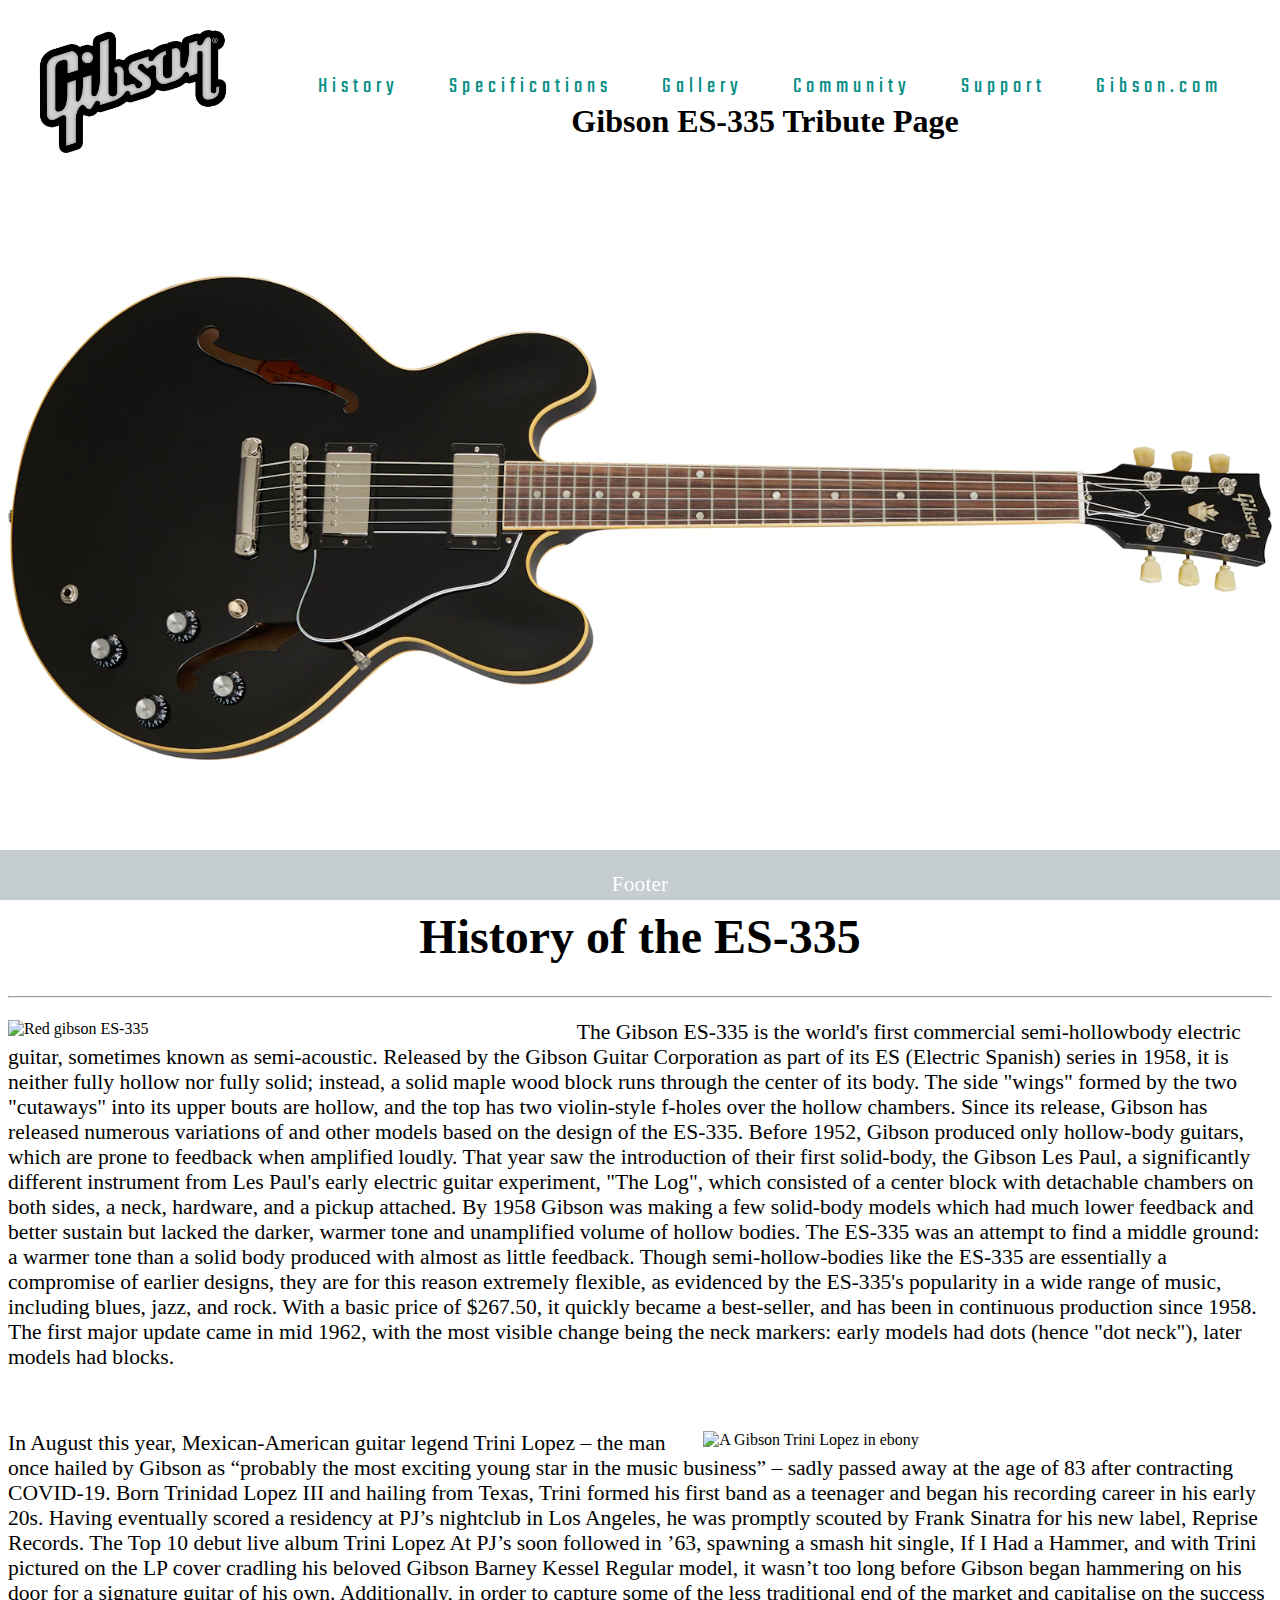
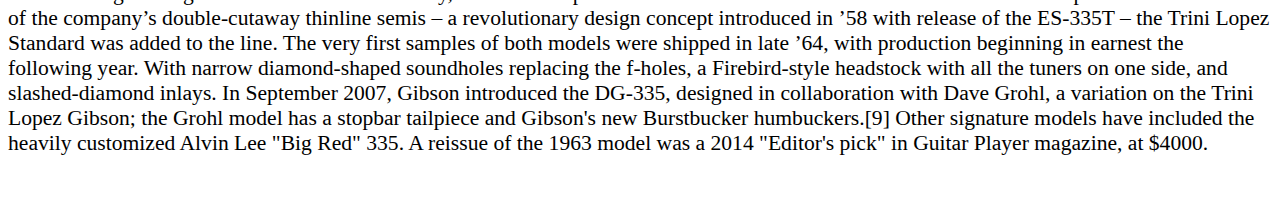
==== index.html @ 0dc5505b "changed backround image, changed and fixed the logo and started making the spec sheet" ====
<!DOCTYPE html>
<html lang="en">
<head>
    <meta charset="UTF-8">
    <meta http-equiv="X-UA-Compatible" content="IE=edge">
    <meta name="viewport" content="width=device-width, initial-scale=1.0">
    <link rel="stylesheet" href="css/styles.css">
    <!-- Google Fonts -->
        <link rel="preconnect" href="https://fonts.googleapis.com">
        <link rel="preconnect" href="https://fonts.gstatic.com" crossorigin>
        <link href="https://fonts.googleapis.com/css2?family=Lato:wght@300&family=Oswald:wght@300&family=Teko:wght@500&display=swap" rel="stylesheet">
    <!-- Google Fonts/ -->
    <title>Gibson ES-335 Tribute Page</title>
</head>
<body>
    <header class="header">
        
            <div id="logo">
                <a href="index.html"><img src="images/Gibson-Symbol.png" alt="GIbson logo"></a>
            </div>
       

        <nav>
            <ul class="nav-bar">
                <li>
                    <a href="https://www.gibson.com/en-US/" target="_blank">Gibson.com </a>
                </li>
                <li>
                    <a href="#"> Support</a>
                </li>
                <li>
                    <a href="#">Community</a>
                </li>
                <li>
                    <a href="gallery.html">Gallery</a>
                </li>
                <li>
                    <a href="specs.html" class="specs">Specifications</a>
                </li>
                <li>
                    <a href=".content" class="content">History</a>
                </li>
            </ul>
        </nav>
    </header>

    <div class="main-header">
        <h1>Gibson ES-335 Tribute Page</h1>
    </div>

    <div class="background-image1">
        <img src="images/img-4.webp" alt="ES-335 on a wall">
    </div>
   
    <div class="content">
        <h1 class="history-header">History of the ES-335</h1>
        <hr>
        <article class="history-1">
            <img src="images/ES-335-no1.jpeg" alt="Red gibson ES-335">

             <p>
                The Gibson ES-335 is the world's first commercial semi-hollowbody electric guitar, sometimes known as semi-acoustic. Released by the Gibson Guitar Corporation as part of its ES (Electric Spanish) series in 1958, it is neither fully hollow nor fully solid; instead, a solid maple wood block runs through the center of its body. 
                The side "wings" formed by the two "cutaways" into its upper bouts are hollow, and the top has two violin-style f-holes over the hollow chambers. Since its release, Gibson has released numerous variations of and other models based on the design of the ES-335. 
                Before 1952, Gibson produced only hollow-body guitars, which are prone to feedback when amplified loudly.
                 That year saw the introduction of their first solid-body, the Gibson Les Paul, a significantly different instrument from Les Paul's early electric guitar experiment, "The Log", which consisted of a center block with detachable chambers on both sides, a neck, hardware, and a pickup attached.
                 By 1958 Gibson was making a few solid-body models which had much lower feedback and better sustain but lacked the darker, warmer tone and unamplified volume of hollow bodies. 
                 The ES-335 was an attempt to find a middle ground: a warmer tone than a solid body produced with almost as little feedback. 
                 Though semi-hollow-bodies like the ES-335 are essentially a compromise of earlier designs, they are for this reason extremely flexible, as evidenced by the ES-335's popularity in a wide range of music, including blues, jazz, and rock. 
                 With a basic price of $267.50, it quickly became a best-seller, and has been in continuous production since 1958.

                The first major update came in mid 1962, with the most visible change being the neck markers: early models had dots (hence "dot neck"), later models had blocks.
             </p>
            </article>
        <br>
        <article class="history-2">
            <img src="images/trini-lopez-2.png" alt="A Gibson Trini Lopez in ebony">

            <p>
                In August this year, Mexican-American guitar legend Trini Lopez – the man once hailed by Gibson as “probably the most exciting young star in the music business” – sadly passed away at the age of 83 after contracting COVID-19.
                Born Trinidad Lopez III and hailing from Texas, Trini formed his first band as a teenager and began his recording career in his early 20s.
                 Having eventually scored a residency at PJ’s nightclub in Los Angeles, he was promptly scouted by Frank Sinatra for his new label, Reprise Records. 
                The Top 10 debut live album Trini Lopez At PJ’s soon followed in ’63, spawning a smash hit single, If I Had a Hammer, and with Trini pictured on the LP cover cradling his beloved Gibson Barney Kessel Regular model, it wasn’t too long before Gibson began hammering on his door for a signature guitar of his own. Additionally, in order to capture some of the less traditional end of the market and capitalise on the success of the company’s double-cutaway thinline semis – a revolutionary design concept introduced in ’58 with release of the ES-335T – the Trini Lopez Standard was added to the line. 
                The very first samples of both models were shipped in late ’64, with production beginning in earnest the following year. With narrow diamond-shaped soundholes replacing the f-holes, a Firebird-style headstock with all the tuners on one side, and slashed-diamond inlays. In September 2007, Gibson introduced the DG-335, designed in collaboration with Dave Grohl, a variation on the Trini Lopez Gibson; the Grohl model has a stopbar tailpiece and Gibson's new Burstbucker humbuckers.[9] Other signature models have included the heavily customized Alvin Lee "Big Red" 335. A reissue of the 1963 model was a 2014 "Editor's pick" in Guitar Player magazine, at $4000.
            </p>
        </article>
        <br>
        <article>
            <img src="" alt="">
            <p>

            </p>
        </article>
    </div>
   
   <footer class="footer">
    <p>Footer</p>
   </footer>
</body>
</html>
---- css/styles.css ----
/* Headings and logo */
#logo img{
  float: left;
  width: 250px;
  height:auto;
  background-repeat: no repeat;
}

li > a {
color: rgb(9 143 136);
  text-decoration: none;
  font-family: 'Lato', sans-serif;
  font-family: 'Oswald', sans-serif;
  font-family: 'Teko', sans-serif;
  font-size: 140%;
}

.main-header h1 {
  text-align: center;
}
/* Nav Bar */

.nav-bar {
 
  letter-spacing: 5px;
}
/* Change the link color to #111 (black) on hover */
li a:hover {
  color: #111;
  
}

.nav-bar li {
  float: right;
  list-style-type: none;
  margin-right: 50px;
  margin-top: 50px;
}

p {
  font-size: 135%;
  
 }

body, html {
  height: 125%;

  
} 

body {
  background-color: white;
}


.background-image1 img{
  height: auto;
  width: 100%;
  background-repeat: no-repeat;
}

.header {
  border-bottom: 3px;
  
}

/* History */

.history-header {
  text-align: center;
  font-size: 300%;
}

.history-1 img {
  height: 20%;
  width: 45%;
  float: left;
}

.history-2 img {
  height: 20%;
  width: 45%;
  float: right;
}

/* specs */

.left-row { 
  
  border-bottom: 3px;
  width: 50%;
  display: table;
}

.right-row {
  float:right;
  width: 50%;
  display: table;
  text-align: right;
  border-bottom: 3px;
}

tr {
  border-bottom: 3px solid black;
}

.specs {
  width:100%;
  
} 

th {
  margin-bottom: 20px;
  border-bottom: 1px solid black;
}

table {
  border-bottom: 1px solid black;
  width: 100%;
  clear: both;
  column-count: 2;
  column-gap: 0;
  }
 

/* Footer */


.footer {
  position: fixed;
  left: 0;
  bottom: 0;
  width: 100%;
  height: 50px;
  background-color: rgba(163, 174, 179, 0.616);
  color: white;
  text-align: center;
}
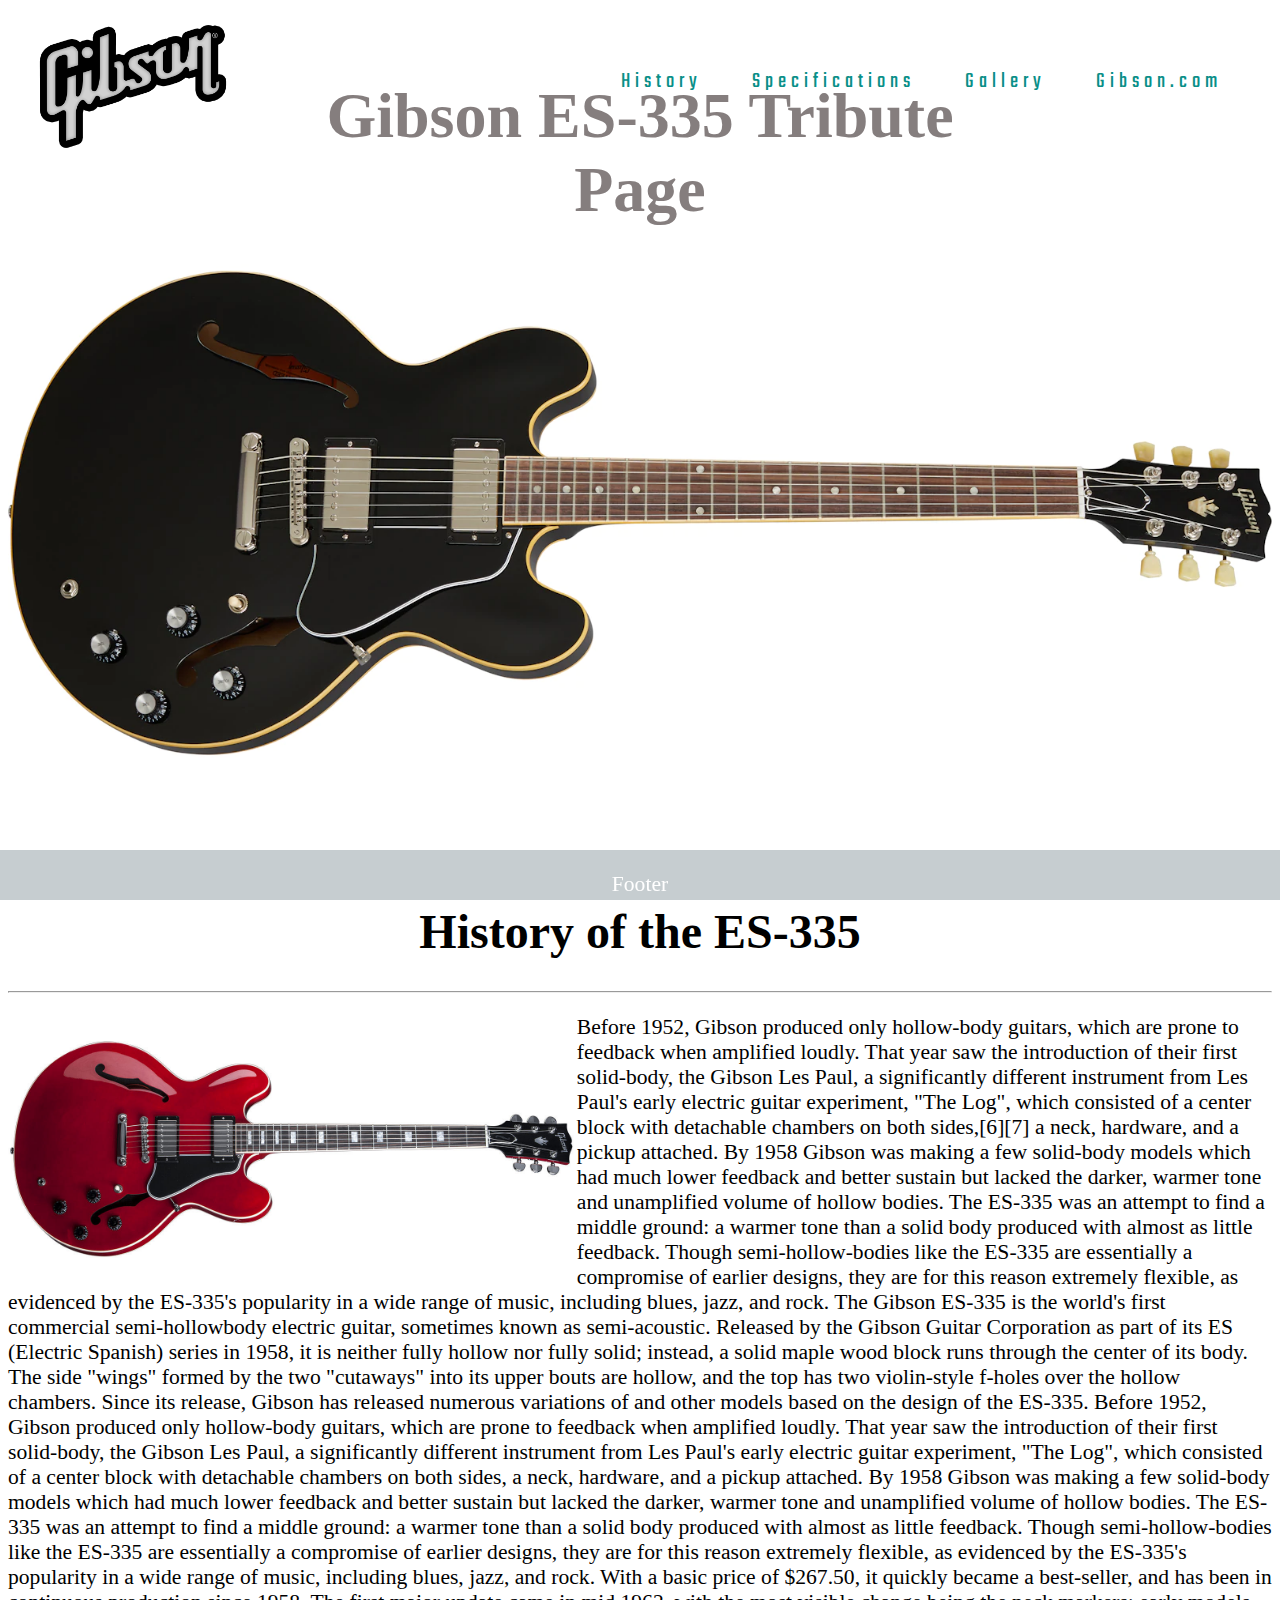
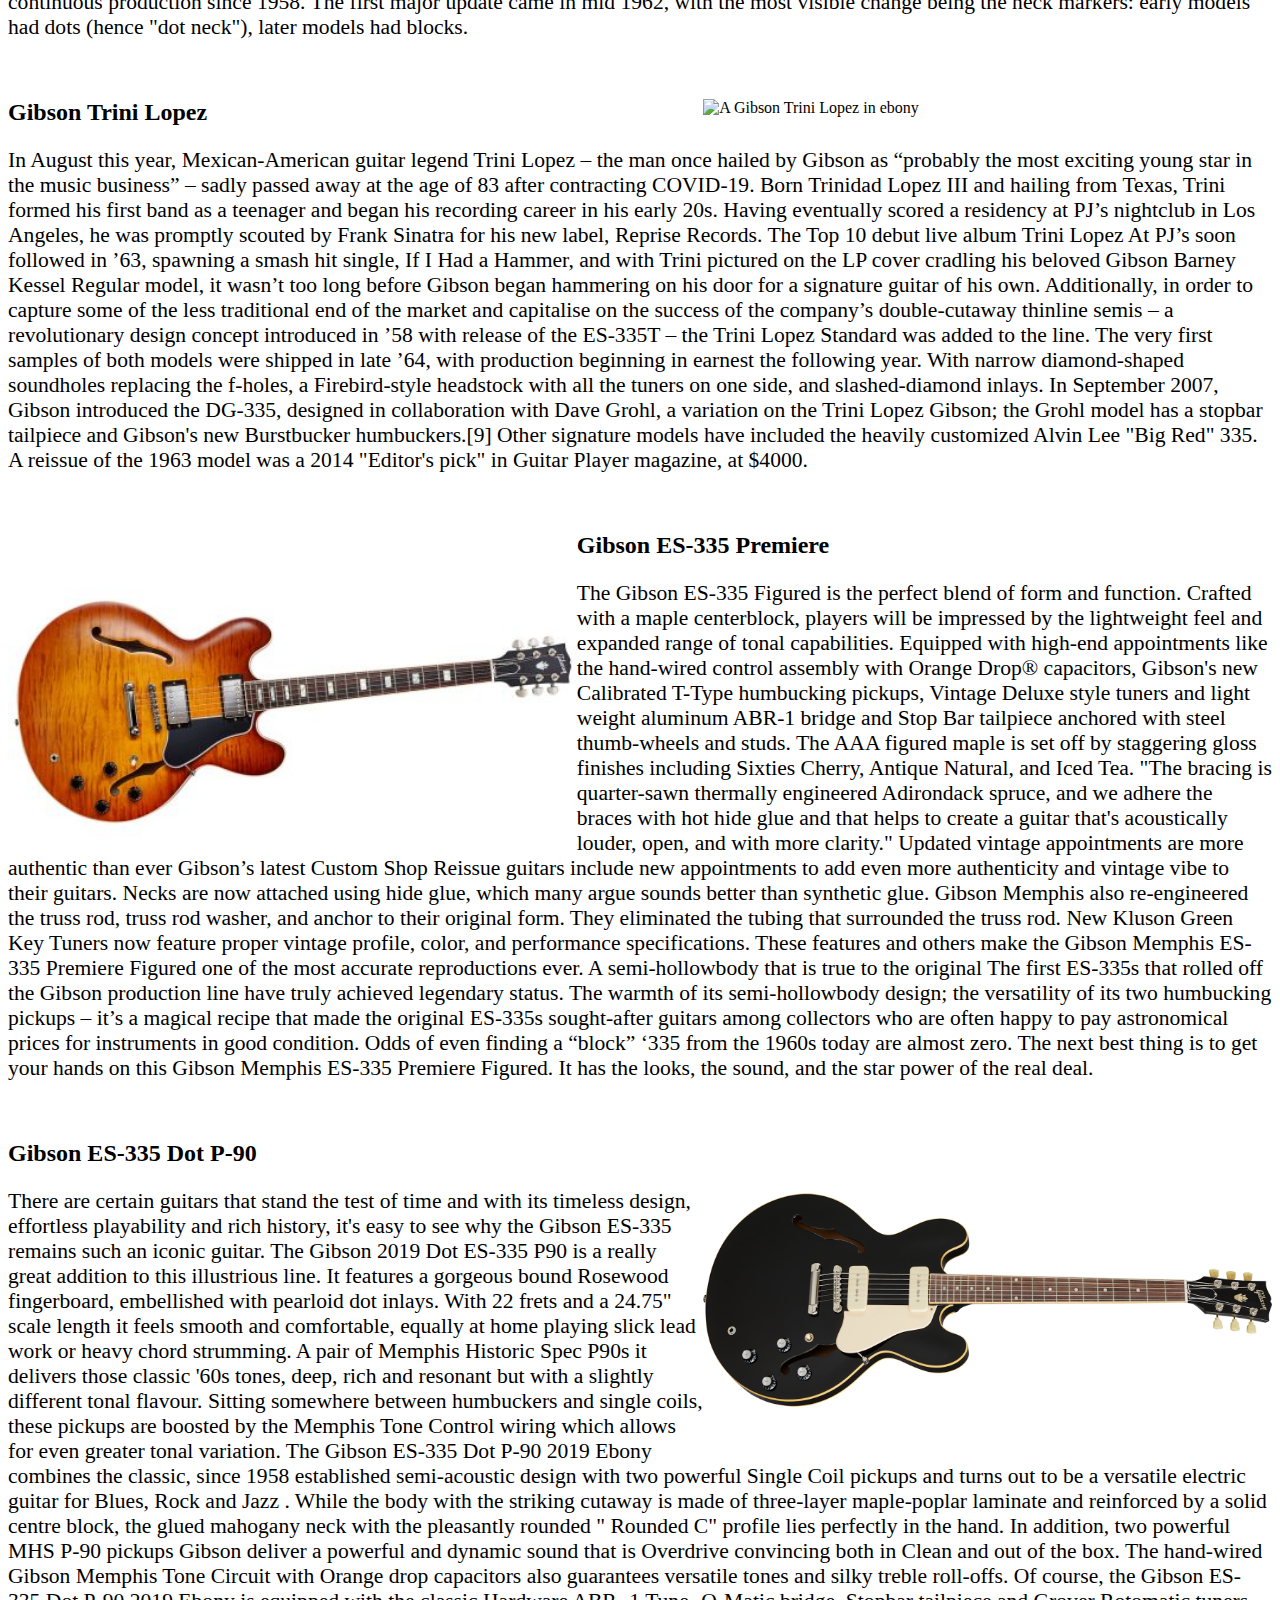
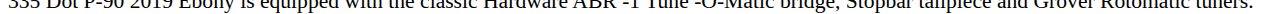
==== commit 00ea2759: "added to history section" ====
--- a/index.html
+++ b/index.html
@@ -16,7 +16,7 @@
     <header class="header">
         
             <div id="logo">
-                <a href="index.html"><img src="images/Gibson-Symbol.png" alt="GIbson logo"></a>
+                <a href="index.html"><img src="images/Gibson-logo.png" alt="GIbson logo"></a>
             </div>
        
 
@@ -24,12 +24,6 @@
             <ul class="nav-bar">
                 <li>
                     <a href="https://www.gibson.com/en-US/" target="_blank">Gibson.com </a>
-                </li>
-                <li>
-                    <a href="#"> Support</a>
-                </li>
-                <li>
-                    <a href="#">Community</a>
                 </li>
                 <li>
                     <a href="gallery.html">Gallery</a>
@@ -49,16 +43,17 @@
     </div>
 
     <div class="background-image1">
-        <img src="images/img-4.webp" alt="ES-335 on a wall">
+        <img src="images/cover-img.webp" alt="Red ES-335">
     </div>
    
     <div class="content">
         <h1 class="history-header">History of the ES-335</h1>
         <hr>
-        <article class="history-1">
-            <img src="images/ES-335-no1.jpeg" alt="Red gibson ES-335">
+        <article class="history-left">
+            <img src="images/cover-history1.jpeg" alt="Red gibson ES-335">
 
              <p>
+                Before 1952, Gibson produced only hollow-body guitars, which are prone to feedback when amplified loudly. That year saw the introduction of their first solid-body, the Gibson Les Paul, a significantly different instrument from Les Paul's early electric guitar experiment, "The Log", which consisted of a center block with detachable chambers on both sides,[6][7] a neck, hardware, and a pickup attached. By 1958 Gibson was making a few solid-body models which had much lower feedback and better sustain but lacked the darker, warmer tone and unamplified volume of hollow bodies. The ES-335 was an attempt to find a middle ground: a warmer tone than a solid body produced with almost as little feedback. Though semi-hollow-bodies like the ES-335 are essentially a compromise of earlier designs, they are for this reason extremely flexible, as evidenced by the ES-335's popularity in a wide range of music, including blues, jazz, and rock.
                 The Gibson ES-335 is the world's first commercial semi-hollowbody electric guitar, sometimes known as semi-acoustic. Released by the Gibson Guitar Corporation as part of its ES (Electric Spanish) series in 1958, it is neither fully hollow nor fully solid; instead, a solid maple wood block runs through the center of its body. 
                 The side "wings" formed by the two "cutaways" into its upper bouts are hollow, and the top has two violin-style f-holes over the hollow chambers. Since its release, Gibson has released numerous variations of and other models based on the design of the ES-335. 
                 Before 1952, Gibson produced only hollow-body guitars, which are prone to feedback when amplified loudly.
@@ -72,9 +67,9 @@
              </p>
             </article>
         <br>
-        <article class="history-2">
+        <article class="history-right">
             <img src="images/trini-lopez-2.png" alt="A Gibson Trini Lopez in ebony">
-
+            <h2>Gibson Trini Lopez</h2>
             <p>
                 In August this year, Mexican-American guitar legend Trini Lopez – the man once hailed by Gibson as “probably the most exciting young star in the music business” – sadly passed away at the age of 83 after contracting COVID-19.
                 Born Trinidad Lopez III and hailing from Texas, Trini formed his first band as a teenager and began his recording career in his early 20s.
@@ -84,10 +79,24 @@
             </p>
         </article>
         <br>
-        <article>
-            <img src="" alt="">
+        <article class="history-left">
+            <img src="images/history-3.jpeg" alt="figured maple-top ES-335">
+            <h2>Gibson ES-335 Premiere</h2>
             <p>
-
+                The Gibson ES-335 Figured is the perfect blend of form and function. Crafted with a maple centerblock, players will be impressed by the lightweight feel and expanded range of tonal capabilities. Equipped with high-end appointments like the hand-wired control assembly with Orange Drop® capacitors, Gibson's new Calibrated T-Type humbucking pickups, Vintage Deluxe style tuners and light weight aluminum ABR-1 bridge and Stop Bar tailpiece anchored with steel thumb-wheels and studs. The AAA figured maple is set off by staggering gloss finishes including Sixties Cherry, Antique Natural, and Iced Tea.
+                "The bracing is quarter-sawn thermally engineered Adirondack spruce, and we adhere the braces with hot hide glue and that helps to create a guitar that's acoustically louder, open, and with more clarity."
+                Updated vintage appointments are more authentic than ever Gibson’s latest Custom Shop Reissue guitars include new appointments to add even more authenticity and vintage vibe to their guitars. Necks are now attached using hide glue, which many argue sounds better than synthetic glue. Gibson Memphis also re-engineered the truss rod, truss rod washer, and anchor to their original form. They eliminated the tubing that surrounded the truss rod. New Kluson Green Key Tuners now feature proper vintage profile, color, and performance specifications. These features and others make the Gibson Memphis ES-335 Premiere Figured one of the most accurate reproductions ever.
+                A semi-hollowbody that is true to the original The first ES-335s that rolled off the Gibson production line have truly achieved legendary status. The warmth of its semi-hollowbody design; the versatility of its two humbucking pickups – it’s a magical recipe that made the original ES-335s sought-after guitars among collectors who are often happy to pay astronomical prices for instruments in good condition. Odds of even finding a “block” ‘335 from the 1960s today are almost zero. The next best thing is to get your hands on this Gibson Memphis ES-335 Premiere Figured. It has the looks, the sound, and the star power of the real deal.
+            </p>
+        </article>
+        <br>
+        <article class="history-right">
+            <img src="images/history-4.png" alt="black ES-335 with P90s">
+            <h2>Gibson ES-335 Dot P-90</h2>
+            <p>
+                There are certain guitars that stand the test of time and with its timeless design, effortless playability and rich history, it's easy to see why the Gibson ES-335 remains such an iconic guitar. The Gibson 2019 Dot ES-335 P90 is a really great addition to this illustrious line. It features a gorgeous bound Rosewood fingerboard, embellished with pearloid dot inlays. With 22 frets and a 24.75" scale length it feels smooth and comfortable, equally at home playing slick lead work or heavy chord strumming.
+                A pair of Memphis Historic Spec P90s it delivers those classic '60s tones, deep, rich and resonant but with a slightly different tonal flavour. Sitting somewhere between humbuckers and single coils, these pickups are boosted by the Memphis Tone Control wiring which allows for even greater tonal variation.
+                The Gibson ES-335 Dot P-90 2019 Ebony combines the classic, since 1958 established semi-acoustic design with two powerful Single Coil pickups and turns out to be a versatile electric guitar for Blues, Rock and Jazz . While the body with the striking cutaway is made of three-layer maple-poplar laminate and reinforced by a solid centre block, the glued mahogany neck with the pleasantly rounded " Rounded C" profile lies perfectly in the hand. In addition, two powerful MHS P-90 pickups Gibson deliver a powerful and dynamic sound that is Overdrive convincing both in Clean and out of the box. The hand-wired Gibson Memphis Tone Circuit with Orange drop capacitors also guarantees versatile tones and silky treble roll-offs. Of course, the Gibson ES-335 Dot P-90 2019 Ebony is equipped with the classic Hardware ABR -1 Tune -O-Matic bridge, Stopbar tailpiece and Grover Rotomatic tuners.
             </p>
         </article>
     </div>
--- a/css/styles.css
+++ b/css/styles.css
@@ -18,6 +18,17 @@
 .main-header h1 {
   text-align: center;
 }
+.main-header {
+  position: absolute;
+  top: 17%;
+  left: 50%;
+  transform: translate(-50%, -50%);
+  user-select: none;
+  font-size: 200%;
+  color: rgb(133, 126, 126);
+}
+
+
 /* Nav Bar */
 
 .nav-bar {
@@ -71,13 +82,13 @@
   font-size: 300%;
 }
 
-.history-1 img {
+.history-left img {
   height: 20%;
   width: 45%;
   float: left;
 }
 
-.history-2 img {
+.history-right img {
   height: 20%;
   width: 45%;
   float: right;
@@ -90,6 +101,7 @@
   border-bottom: 3px;
   width: 50%;
   display: table;
+  margin-left: 15%;
 }
 
 .right-row {
@@ -98,6 +110,7 @@
   display: table;
   text-align: right;
   border-bottom: 3px;
+  margin-right: 15%;
 }
 
 tr {
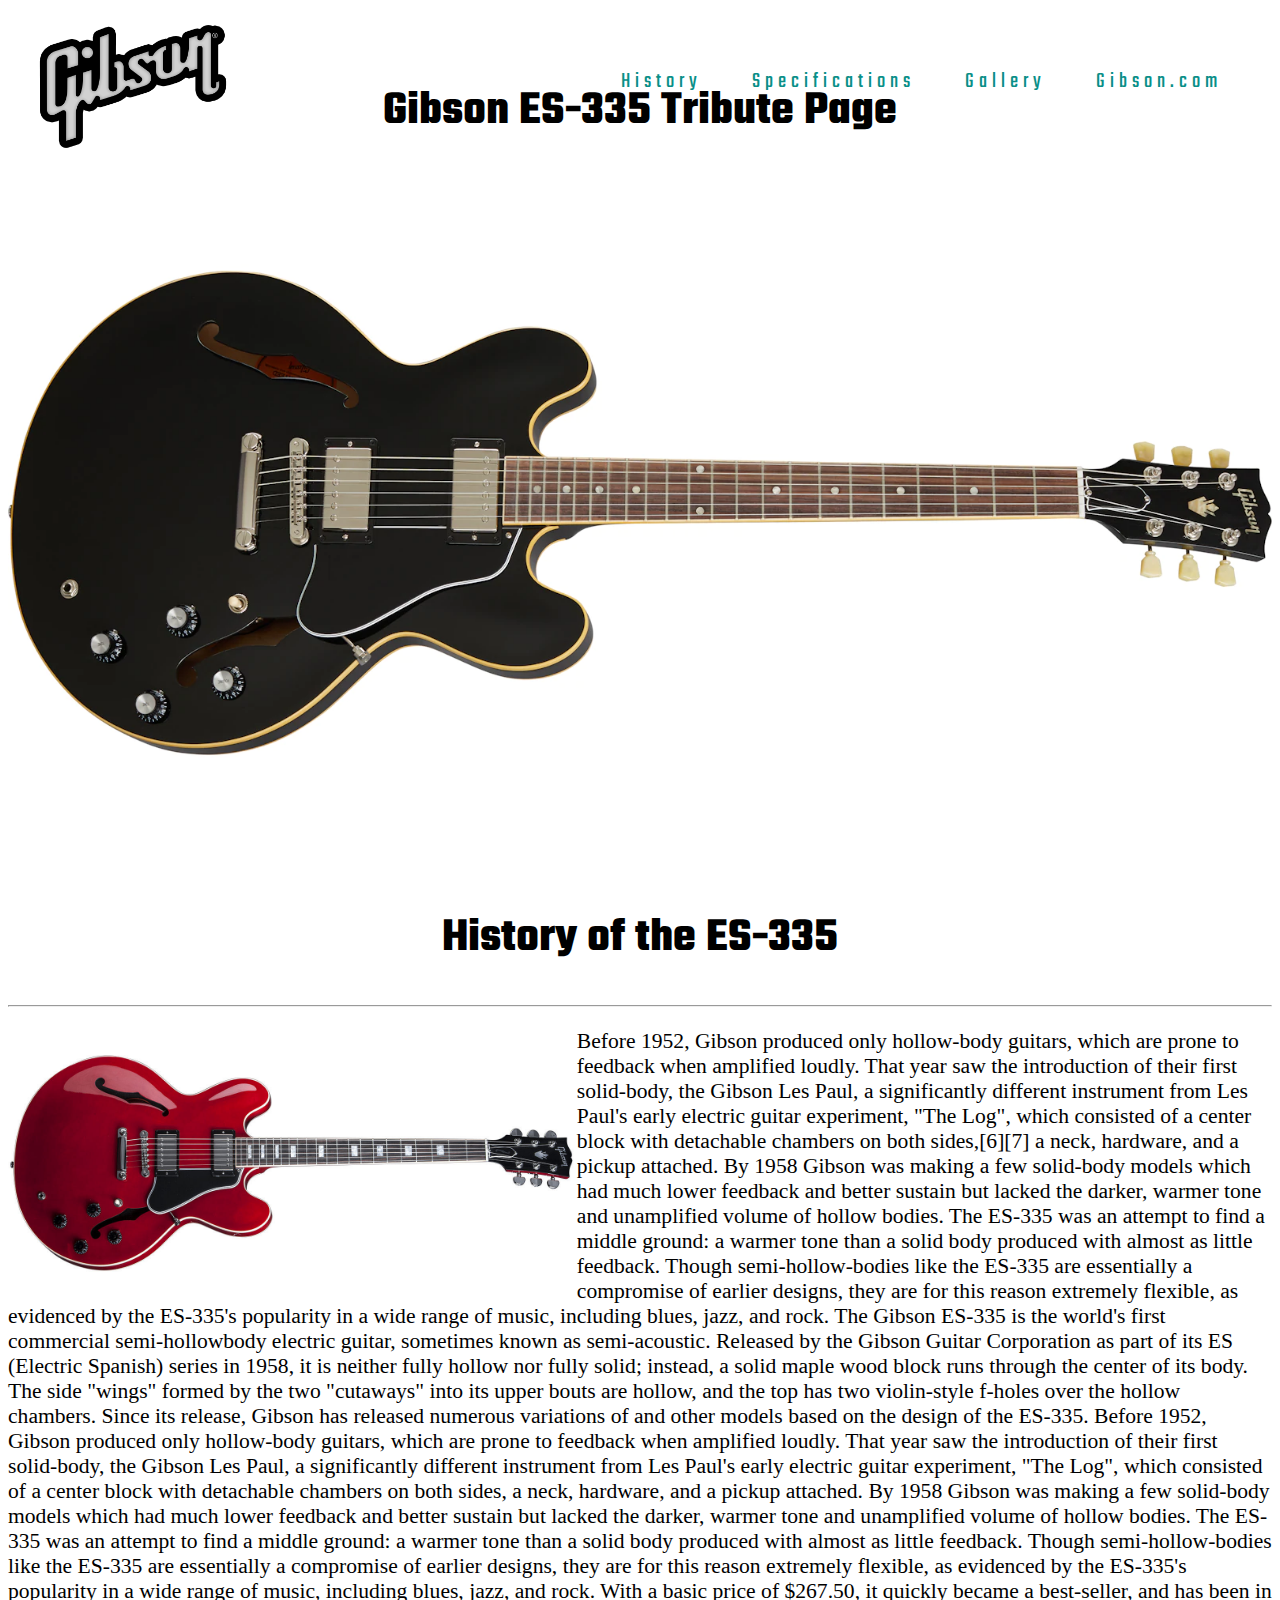
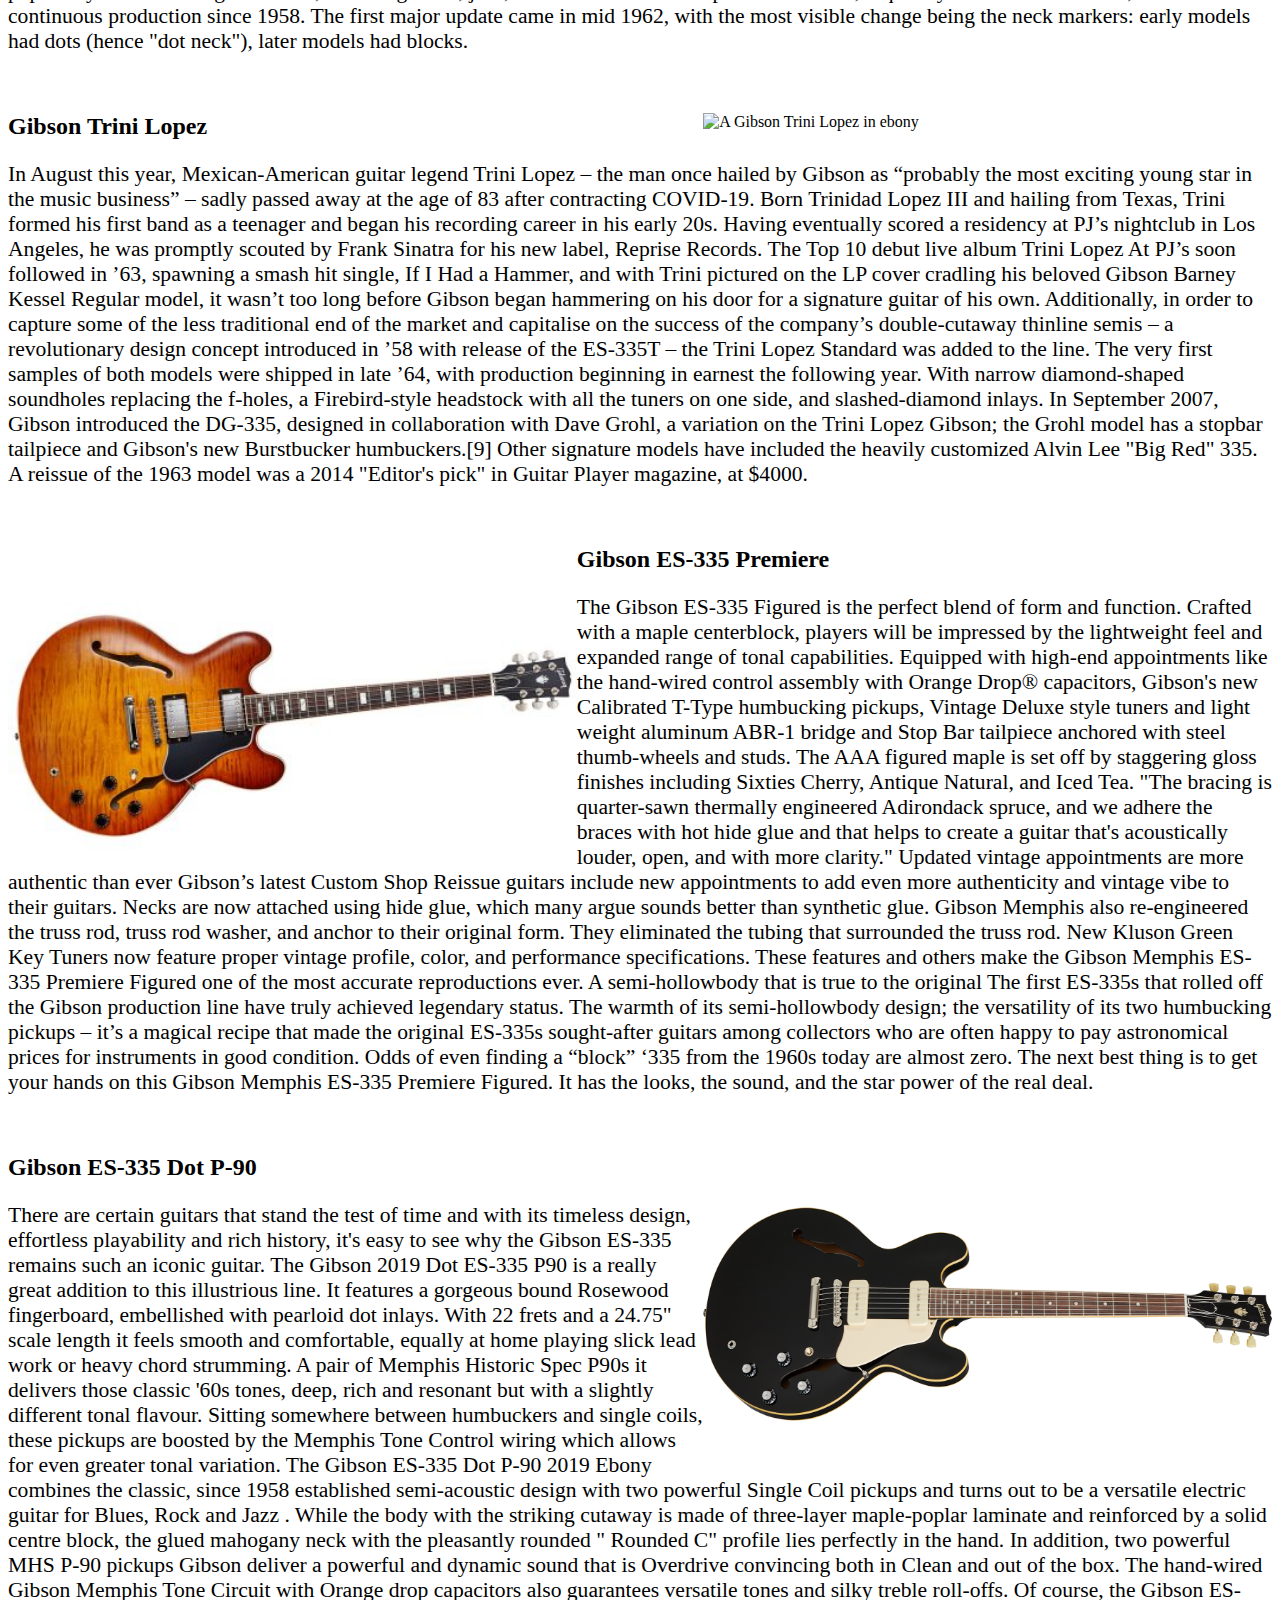
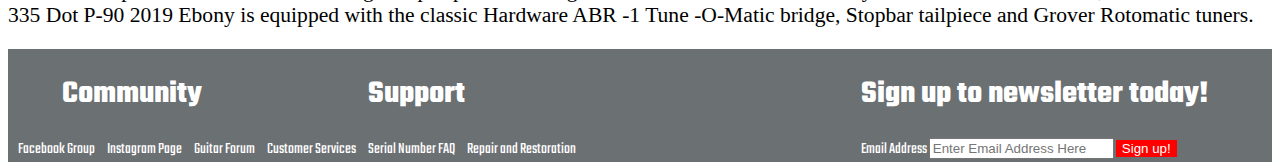
==== commit d19dcfd6: "changed hedder fonts and added button to footer" ====
--- a/index.html
+++ b/index.html
@@ -15,9 +15,9 @@
 <body>
     <header class="header">
         
-            <div id="logo">
-                <a href="index.html"><img src="images/Gibson-logo.png" alt="GIbson logo"></a>
-            </div>
+        <div id="logo">
+             <a href="index.html"><img src="images/Gibson-logo.png" alt="GIbson logo"></a>
+        </div>
        
 
         <nav>
@@ -100,9 +100,28 @@
             </p>
         </article>
     </div>
-   
-   <footer class="footer">
-    <p>Footer</p>
+    
+   <footer class="footer-container">
+    <div class="footer"> 
+        <div class="community">  
+          <h1>Community</h1>
+            <a href="#">Facebook Group</a>
+           <a href="#">Instagram Page</a>
+          <a href="#">Guitar Forum</a>
+        </div>
+        <div class="support">
+             <h1>Support</h1>
+             <a href="#">Customer Services</a>
+              <a href="#">Serial Number FAQ</a>
+              <a href="#">Repair and Restoration</a>
+        </div>
+        <div class="sign-up">
+               <h1 >Sign up to newsletter today!</h1>
+                <label for="email">Email Address</label>
+               <input type="email" id="email" placeholder="Enter Email Address Here">
+               <button class="button" type="button">Sign up!</button>
+        </div>
+    </div>    
    </footer>
 </body>
 </html>--- a/css/styles.css
+++ b/css/styles.css
@@ -3,7 +3,7 @@
   float: left;
   width: 250px;
   height:auto;
-  background-repeat: no repeat;
+  background-repeat: no-repeat;
 }
 
 li > a {
@@ -19,13 +19,19 @@
   text-align: center;
 }
 .main-header {
+  height: 10%;
+  width: auto;
   position: absolute;
-  top: 17%;
+  top: 10%;
   left: 50%;
   transform: translate(-50%, -50%);
   user-select: none;
-  font-size: 200%;
-  color: rgb(133, 126, 126);
+  font-size: 150%;
+  color: rgb(0, 0, 0);
+  font-family: 'Lato', sans-serif;
+  font-family: 'Oswald', sans-serif;
+  font-family: 'Source Sans Pro', sans-serif;
+  font-family: 'Teko', sans-serif;
 }
 
 
@@ -80,6 +86,10 @@
 .history-header {
   text-align: center;
   font-size: 300%;
+  font-family: 'Lato', sans-serif;
+  font-family: 'Oswald', sans-serif;
+  font-family: 'Source Sans Pro', sans-serif;
+  font-family: 'Teko', sans-serif;
 }
 
 .history-left img {
@@ -97,30 +107,31 @@
 /* specs */
 
 .left-row { 
-  
+  float: left;
   border-bottom: 3px;
-  width: 50%;
   display: table;
   margin-left: 15%;
 }
 
 .right-row {
   float:right;
-  width: 50%;
   display: table;
   text-align: right;
   border-bottom: 3px;
   margin-right: 15%;
 }
 
-tr {
-  border-bottom: 3px solid black;
+tr:hover {
+  background-color: rgba(17, 17, 17, 0.212);
 }
 
 .specs {
   width:100%;
-  
 } 
+
+td {
+  line-height:25px;
+}
 
 th {
   margin-bottom: 20px;
@@ -132,21 +143,66 @@
   width: 100%;
   clear: both;
   column-count: 2;
-  column-gap: 0;
   }
  
+/* Gallery */
+
+.gallery {
+  clear: both;
+  line-height: 0;
+  column-count: 3;
+  column-gap: 0;
+}
+
+.gallery > img {
+  width: 100%;
+}
+
 
 /* Footer */
 
+.footer-container {
+  background-color: rgba(81, 87, 90, 0.616);
+  box-sizing: border-box;
+}
 
 .footer {
-  position: fixed;
-  left: 0;
-  bottom: 0;
-  width: 100%;
-  height: 50px;
-  background-color: rgba(163, 174, 179, 0.616);
+  width: 100%;
+  height: auto;
+  background-color: rgba(81, 87, 90, 0.616);
+  color: #fff;
+  margin: 0 auto;
+  font-family: 'Lato', sans-serif;
+  font-family: 'Oswald', sans-serif;
+  font-family: 'Source Sans Pro', sans-serif;
+  font-family: 'Teko', sans-serif;
+}
+
+.footer div {
+  display: inline-block;
+}
+.footer a {
+  vertical-align: middle;
+  text-decoration: none;
+  padding-left: 10px;
+  margin-bottom: 10%;
   color: white;
-  text-align: center;
-}
-
+}
+
+.footer h1 {
+  text-align: center;
+}
+
+.sign-up {
+  float: right;
+  margin-right: 5%;
+}
+
+.button {
+  background-color: red;
+  border: none;
+  color: white;
+  text-align: center;
+  text-decoration: none;
+  display: inline-block;
+}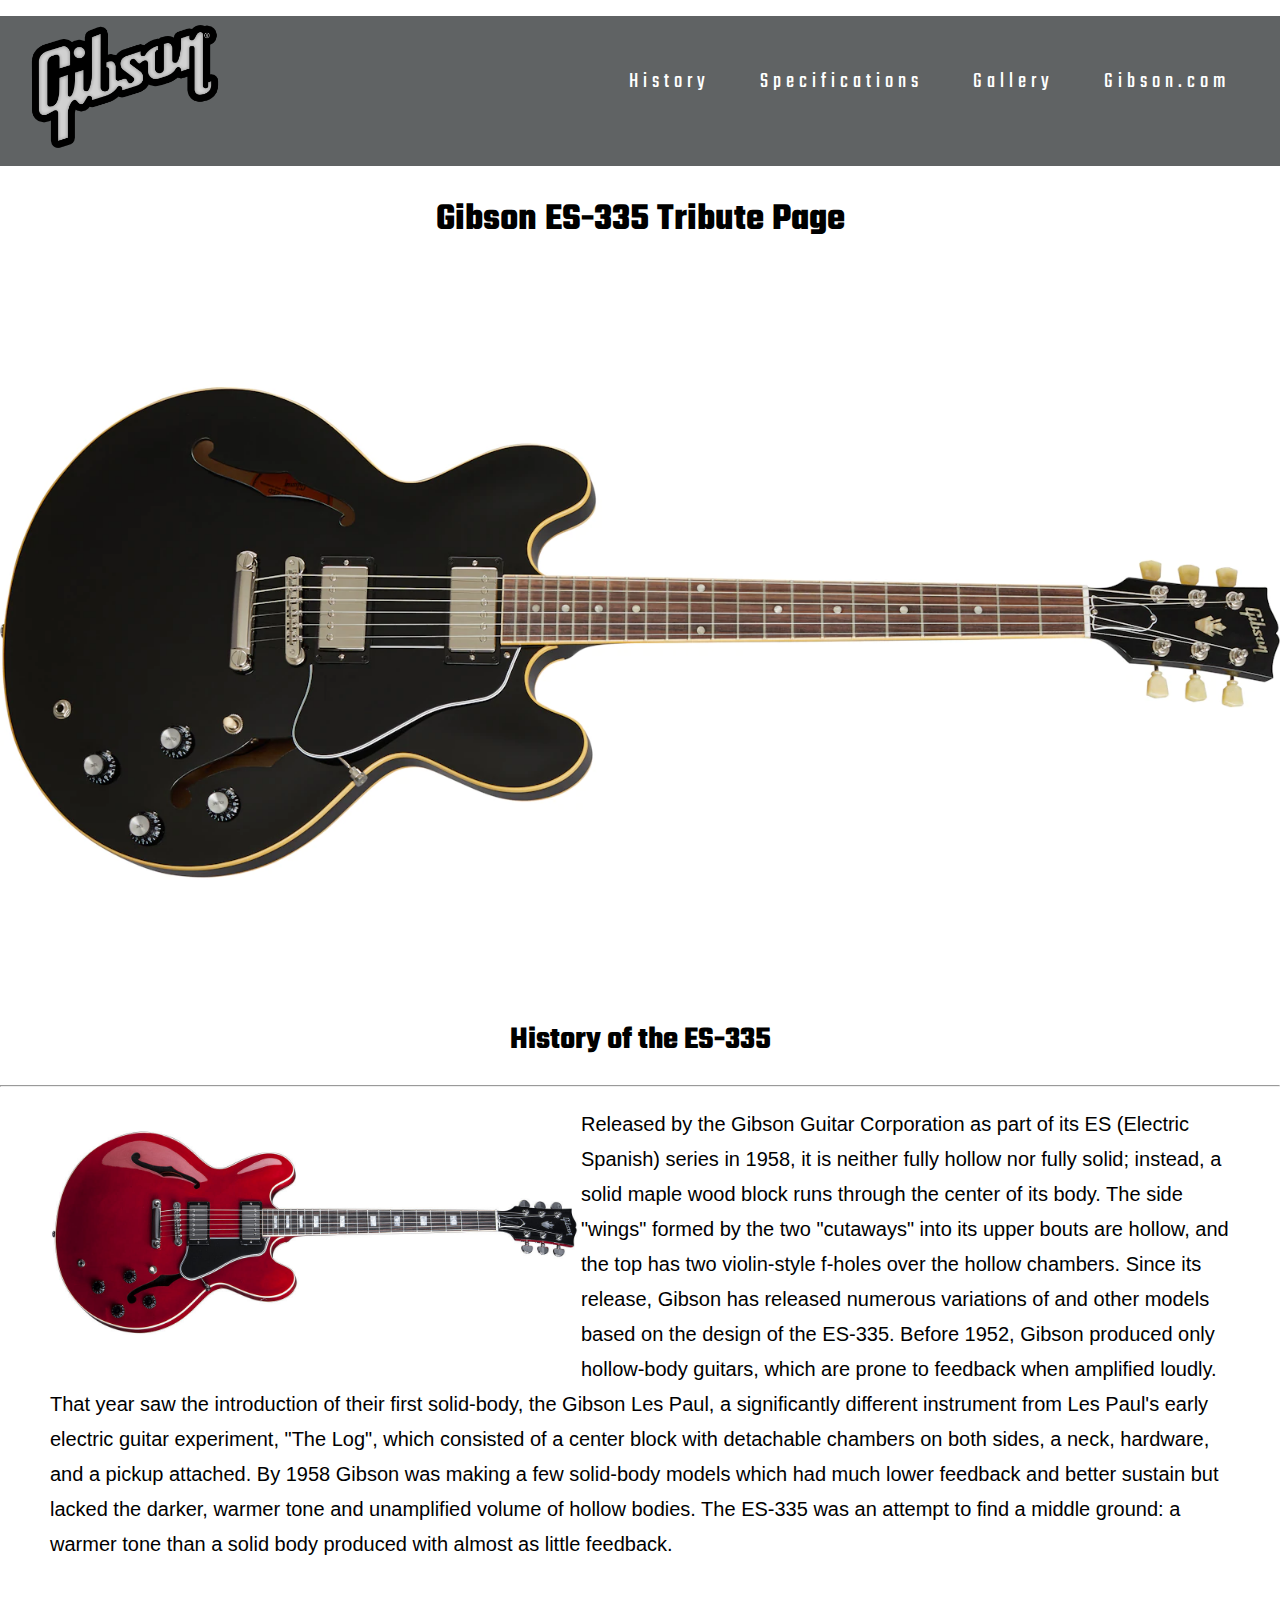
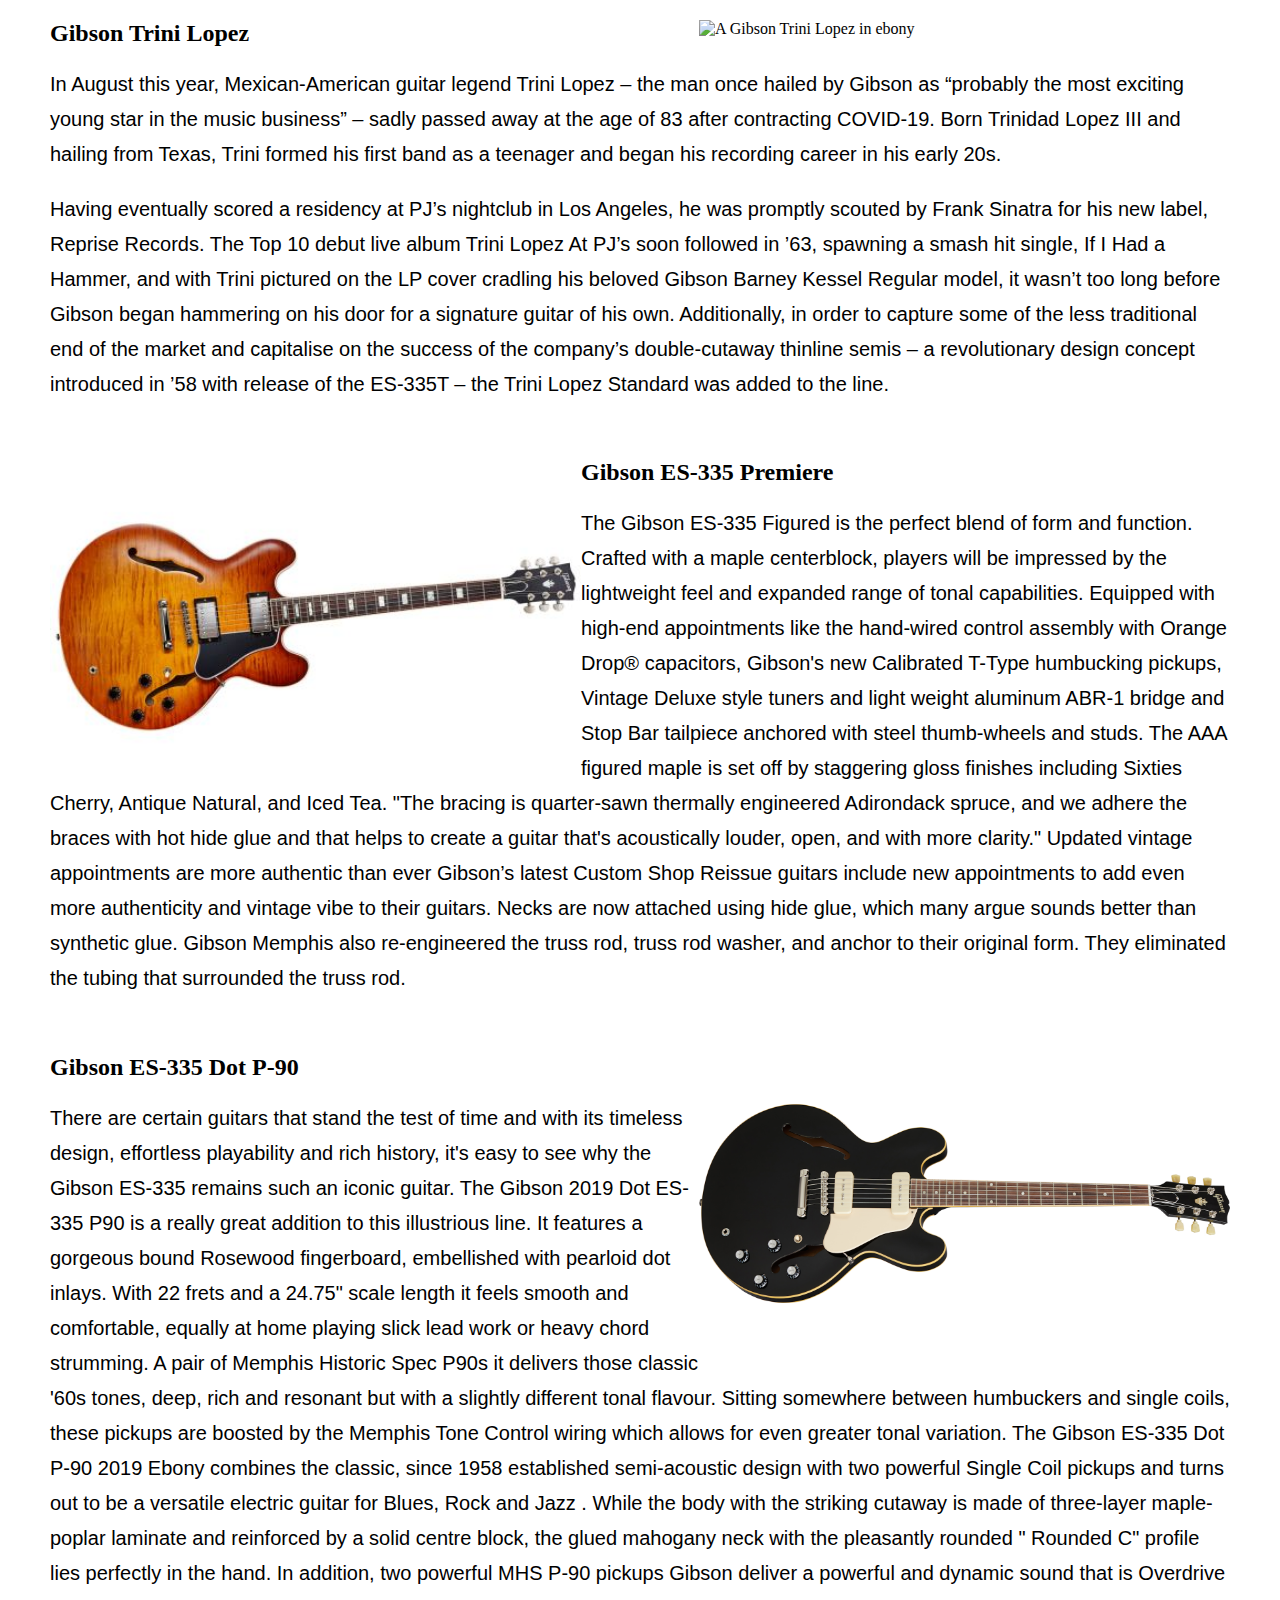
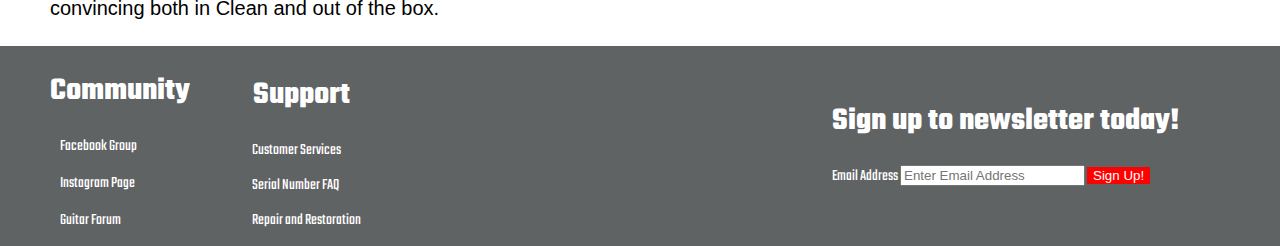
==== commit 1009919b: "wrap sign up in a form element and changed the font of the spec table" ====
--- a/index.html
+++ b/index.html
@@ -52,18 +52,12 @@
         <article class="history-left">
             <img src="images/cover-history1.jpeg" alt="Red gibson ES-335">
 
-             <p>
-                Before 1952, Gibson produced only hollow-body guitars, which are prone to feedback when amplified loudly. That year saw the introduction of their first solid-body, the Gibson Les Paul, a significantly different instrument from Les Paul's early electric guitar experiment, "The Log", which consisted of a center block with detachable chambers on both sides,[6][7] a neck, hardware, and a pickup attached. By 1958 Gibson was making a few solid-body models which had much lower feedback and better sustain but lacked the darker, warmer tone and unamplified volume of hollow bodies. The ES-335 was an attempt to find a middle ground: a warmer tone than a solid body produced with almost as little feedback. Though semi-hollow-bodies like the ES-335 are essentially a compromise of earlier designs, they are for this reason extremely flexible, as evidenced by the ES-335's popularity in a wide range of music, including blues, jazz, and rock.
-                The Gibson ES-335 is the world's first commercial semi-hollowbody electric guitar, sometimes known as semi-acoustic. Released by the Gibson Guitar Corporation as part of its ES (Electric Spanish) series in 1958, it is neither fully hollow nor fully solid; instead, a solid maple wood block runs through the center of its body. 
+            <p> Released by the Gibson Guitar Corporation as part of its ES (Electric Spanish) series in 1958, it is neither fully hollow nor fully solid; instead, a solid maple wood block runs through the center of its body. 
                 The side "wings" formed by the two "cutaways" into its upper bouts are hollow, and the top has two violin-style f-holes over the hollow chambers. Since its release, Gibson has released numerous variations of and other models based on the design of the ES-335. 
                 Before 1952, Gibson produced only hollow-body guitars, which are prone to feedback when amplified loudly.
                  That year saw the introduction of their first solid-body, the Gibson Les Paul, a significantly different instrument from Les Paul's early electric guitar experiment, "The Log", which consisted of a center block with detachable chambers on both sides, a neck, hardware, and a pickup attached.
                  By 1958 Gibson was making a few solid-body models which had much lower feedback and better sustain but lacked the darker, warmer tone and unamplified volume of hollow bodies. 
                  The ES-335 was an attempt to find a middle ground: a warmer tone than a solid body produced with almost as little feedback. 
-                 Though semi-hollow-bodies like the ES-335 are essentially a compromise of earlier designs, they are for this reason extremely flexible, as evidenced by the ES-335's popularity in a wide range of music, including blues, jazz, and rock. 
-                 With a basic price of $267.50, it quickly became a best-seller, and has been in continuous production since 1958.
-
-                The first major update came in mid 1962, with the most visible change being the neck markers: early models had dots (hence "dot neck"), later models had blocks.
              </p>
             </article>
         <br>
@@ -73,9 +67,10 @@
             <p>
                 In August this year, Mexican-American guitar legend Trini Lopez – the man once hailed by Gibson as “probably the most exciting young star in the music business” – sadly passed away at the age of 83 after contracting COVID-19.
                 Born Trinidad Lopez III and hailing from Texas, Trini formed his first band as a teenager and began his recording career in his early 20s.
+            </p>
+            <p>    
                  Having eventually scored a residency at PJ’s nightclub in Los Angeles, he was promptly scouted by Frank Sinatra for his new label, Reprise Records. 
-                The Top 10 debut live album Trini Lopez At PJ’s soon followed in ’63, spawning a smash hit single, If I Had a Hammer, and with Trini pictured on the LP cover cradling his beloved Gibson Barney Kessel Regular model, it wasn’t too long before Gibson began hammering on his door for a signature guitar of his own. Additionally, in order to capture some of the less traditional end of the market and capitalise on the success of the company’s double-cutaway thinline semis – a revolutionary design concept introduced in ’58 with release of the ES-335T – the Trini Lopez Standard was added to the line. 
-                The very first samples of both models were shipped in late ’64, with production beginning in earnest the following year. With narrow diamond-shaped soundholes replacing the f-holes, a Firebird-style headstock with all the tuners on one side, and slashed-diamond inlays. In September 2007, Gibson introduced the DG-335, designed in collaboration with Dave Grohl, a variation on the Trini Lopez Gibson; the Grohl model has a stopbar tailpiece and Gibson's new Burstbucker humbuckers.[9] Other signature models have included the heavily customized Alvin Lee "Big Red" 335. A reissue of the 1963 model was a 2014 "Editor's pick" in Guitar Player magazine, at $4000.
+                The Top 10 debut live album Trini Lopez At PJ’s soon followed in ’63, spawning a smash hit single, If I Had a Hammer, and with Trini pictured on the LP cover cradling his beloved Gibson Barney Kessel Regular model, it wasn’t too long before Gibson began hammering on his door for a signature guitar of his own. Additionally, in order to capture some of the less traditional end of the market and capitalise on the success of the company’s double-cutaway thinline semis – a revolutionary design concept introduced in ’58 with release of the ES-335T – the Trini Lopez Standard was added to the line.
             </p>
         </article>
         <br>
@@ -85,8 +80,7 @@
             <p>
                 The Gibson ES-335 Figured is the perfect blend of form and function. Crafted with a maple centerblock, players will be impressed by the lightweight feel and expanded range of tonal capabilities. Equipped with high-end appointments like the hand-wired control assembly with Orange Drop® capacitors, Gibson's new Calibrated T-Type humbucking pickups, Vintage Deluxe style tuners and light weight aluminum ABR-1 bridge and Stop Bar tailpiece anchored with steel thumb-wheels and studs. The AAA figured maple is set off by staggering gloss finishes including Sixties Cherry, Antique Natural, and Iced Tea.
                 "The bracing is quarter-sawn thermally engineered Adirondack spruce, and we adhere the braces with hot hide glue and that helps to create a guitar that's acoustically louder, open, and with more clarity."
-                Updated vintage appointments are more authentic than ever Gibson’s latest Custom Shop Reissue guitars include new appointments to add even more authenticity and vintage vibe to their guitars. Necks are now attached using hide glue, which many argue sounds better than synthetic glue. Gibson Memphis also re-engineered the truss rod, truss rod washer, and anchor to their original form. They eliminated the tubing that surrounded the truss rod. New Kluson Green Key Tuners now feature proper vintage profile, color, and performance specifications. These features and others make the Gibson Memphis ES-335 Premiere Figured one of the most accurate reproductions ever.
-                A semi-hollowbody that is true to the original The first ES-335s that rolled off the Gibson production line have truly achieved legendary status. The warmth of its semi-hollowbody design; the versatility of its two humbucking pickups – it’s a magical recipe that made the original ES-335s sought-after guitars among collectors who are often happy to pay astronomical prices for instruments in good condition. Odds of even finding a “block” ‘335 from the 1960s today are almost zero. The next best thing is to get your hands on this Gibson Memphis ES-335 Premiere Figured. It has the looks, the sound, and the star power of the real deal.
+                Updated vintage appointments are more authentic than ever Gibson’s latest Custom Shop Reissue guitars include new appointments to add even more authenticity and vintage vibe to their guitars. Necks are now attached using hide glue, which many argue sounds better than synthetic glue. Gibson Memphis also re-engineered the truss rod, truss rod washer, and anchor to their original form. They eliminated the tubing that surrounded the truss rod.
             </p>
         </article>
         <br>
@@ -96,7 +90,7 @@
             <p>
                 There are certain guitars that stand the test of time and with its timeless design, effortless playability and rich history, it's easy to see why the Gibson ES-335 remains such an iconic guitar. The Gibson 2019 Dot ES-335 P90 is a really great addition to this illustrious line. It features a gorgeous bound Rosewood fingerboard, embellished with pearloid dot inlays. With 22 frets and a 24.75" scale length it feels smooth and comfortable, equally at home playing slick lead work or heavy chord strumming.
                 A pair of Memphis Historic Spec P90s it delivers those classic '60s tones, deep, rich and resonant but with a slightly different tonal flavour. Sitting somewhere between humbuckers and single coils, these pickups are boosted by the Memphis Tone Control wiring which allows for even greater tonal variation.
-                The Gibson ES-335 Dot P-90 2019 Ebony combines the classic, since 1958 established semi-acoustic design with two powerful Single Coil pickups and turns out to be a versatile electric guitar for Blues, Rock and Jazz . While the body with the striking cutaway is made of three-layer maple-poplar laminate and reinforced by a solid centre block, the glued mahogany neck with the pleasantly rounded " Rounded C" profile lies perfectly in the hand. In addition, two powerful MHS P-90 pickups Gibson deliver a powerful and dynamic sound that is Overdrive convincing both in Clean and out of the box. The hand-wired Gibson Memphis Tone Circuit with Orange drop capacitors also guarantees versatile tones and silky treble roll-offs. Of course, the Gibson ES-335 Dot P-90 2019 Ebony is equipped with the classic Hardware ABR -1 Tune -O-Matic bridge, Stopbar tailpiece and Grover Rotomatic tuners.
+                The Gibson ES-335 Dot P-90 2019 Ebony combines the classic, since 1958 established semi-acoustic design with two powerful Single Coil pickups and turns out to be a versatile electric guitar for Blues, Rock and Jazz . While the body with the striking cutaway is made of three-layer maple-poplar laminate and reinforced by a solid centre block, the glued mahogany neck with the pleasantly rounded " Rounded C" profile lies perfectly in the hand. In addition, two powerful MHS P-90 pickups Gibson deliver a powerful and dynamic sound that is Overdrive convincing both in Clean and out of the box.
             </p>
         </article>
     </div>
@@ -116,10 +110,12 @@
               <a href="#">Repair and Restoration</a>
         </div>
         <div class="sign-up">
-               <h1 >Sign up to newsletter today!</h1>
-                <label for="email">Email Address</label>
-               <input type="email" id="email" placeholder="Enter Email Address Here">
-               <button class="button" type="button">Sign up!</button>
+        <h1>Sign up to newsletter today!</h1>
+        <form action="https://formdump.codeinstitute.net" method="POST">
+               <label for="email">Email Address</label>
+               <input type="email" id="email" placeholder="Enter Email Address">
+               <button type="button" class="button">Sign Up!</button>
+        </form>
         </div>
     </div>    
    </footer>
--- a/css/styles.css
+++ b/css/styles.css
@@ -1,4 +1,27 @@
+body, html {
+  height:auto;
+  max-width: 1800px;
+  margin: 0 auto;
+} 
+
+
+body {
+  background-color: #fff;
+  min-height: 100%;
+  }
+
+  p {
+    font-size: 125%;
+    font-family: Arial, Helvetica, sans-serif;
+   }
+
 /* Headings and logo */
+
+.header {
+  height: 150px;
+  background-color: rgb(96, 99, 100);
+}
+
 #logo img{
   float: left;
   width: 250px;
@@ -7,7 +30,7 @@
 }
 
 li > a {
-color: rgb(9 143 136);
+  color: #fff;
   text-decoration: none;
   font-family: 'Lato', sans-serif;
   font-family: 'Oswald', sans-serif;
@@ -19,14 +42,10 @@
   text-align: center;
 }
 .main-header {
-  height: 10%;
+  height: 50px;
   width: auto;
-  position: absolute;
-  top: 10%;
-  left: 50%;
-  transform: translate(-50%, -50%);
-  user-select: none;
-  font-size: 150%;
+  font-size: 120%;
+  margin-bottom: 30px;
   color: rgb(0, 0, 0);
   font-family: 'Lato', sans-serif;
   font-family: 'Oswald', sans-serif;
@@ -54,21 +73,10 @@
   margin-top: 50px;
 }
 
-p {
-  font-size: 135%;
+.header {
+  border-bottom: 3px;
   
- }
-
-body, html {
-  height: 125%;
-
-  
-} 
-
-body {
-  background-color: white;
-}
-
+}
 
 .background-image1 img{
   height: auto;
@@ -76,16 +84,11 @@
   background-repeat: no-repeat;
 }
 
-.header {
-  border-bottom: 3px;
-  
-}
-
 /* History */
 
 .history-header {
   text-align: center;
-  font-size: 300%;
+  font-size: 200%;
   font-family: 'Lato', sans-serif;
   font-family: 'Oswald', sans-serif;
   font-family: 'Source Sans Pro', sans-serif;
@@ -103,8 +106,56 @@
   width: 45%;
   float: right;
 }
+.history-right {
+  margin-right: 50px;
+  margin-left: 50px;
+}
+
+.history-left {
+  margin-left: 50px;
+  margin-right: 50px;
+}
+
+.content p {
+  line-height: 35px;
+}
+}
 
 /* specs */
+
+.center {
+  margin-left: auto;
+  margin-right: auto;
+}
+
+.specs {
+  width:60%;
+}
+
+.even {
+  background-color: rgb(173, 172, 172);
+}
+
+table {
+  font-family: Arial, Helvetica, sans-serif;
+  border-bottom: 1px solid black;
+  width: 60%;
+  /* clear: both; */
+  column-count: 2;
+}
+
+th {
+  margin-bottom: 20px;
+  border-bottom: 1px solid black;
+}
+
+tr:hover {
+  background-color: rgba(17, 17, 17, 0.212);
+} 
+
+td {
+  line-height:35px;
+}
 
 .left-row { 
   float: left;
@@ -120,30 +171,6 @@
   border-bottom: 3px;
   margin-right: 15%;
 }
-
-tr:hover {
-  background-color: rgba(17, 17, 17, 0.212);
-}
-
-.specs {
-  width:100%;
-} 
-
-td {
-  line-height:25px;
-}
-
-th {
-  margin-bottom: 20px;
-  border-bottom: 1px solid black;
-}
-
-table {
-  border-bottom: 1px solid black;
-  width: 100%;
-  clear: both;
-  column-count: 2;
-  }
  
 /* Gallery */
 
@@ -162,6 +189,7 @@
 /* Footer */
 
 .footer-container {
+  height:200px;
   background-color: rgba(81, 87, 90, 0.616);
   box-sizing: border-box;
 }
@@ -169,7 +197,7 @@
 .footer {
   width: 100%;
   height: auto;
-  background-color: rgba(81, 87, 90, 0.616);
+  background-color: rgb(96, 99, 100);
   color: #fff;
   margin: 0 auto;
   font-family: 'Lato', sans-serif;
@@ -180,9 +208,10 @@
 
 .footer div {
   display: inline-block;
+  margin-left: 50px;
 }
 .footer a {
-  vertical-align: middle;
+  display:block;
   text-decoration: none;
   padding-left: 10px;
   margin-bottom: 10%;
@@ -195,13 +224,14 @@
 
 .sign-up {
   float: right;
-  margin-right: 5%;
+  margin-right: 100px;
+  margin-top: 30px;
 }
 
 .button {
   background-color: red;
   border: none;
-  color: white;
+  color: #fff;
   text-align: center;
   text-decoration: none;
   display: inline-block;
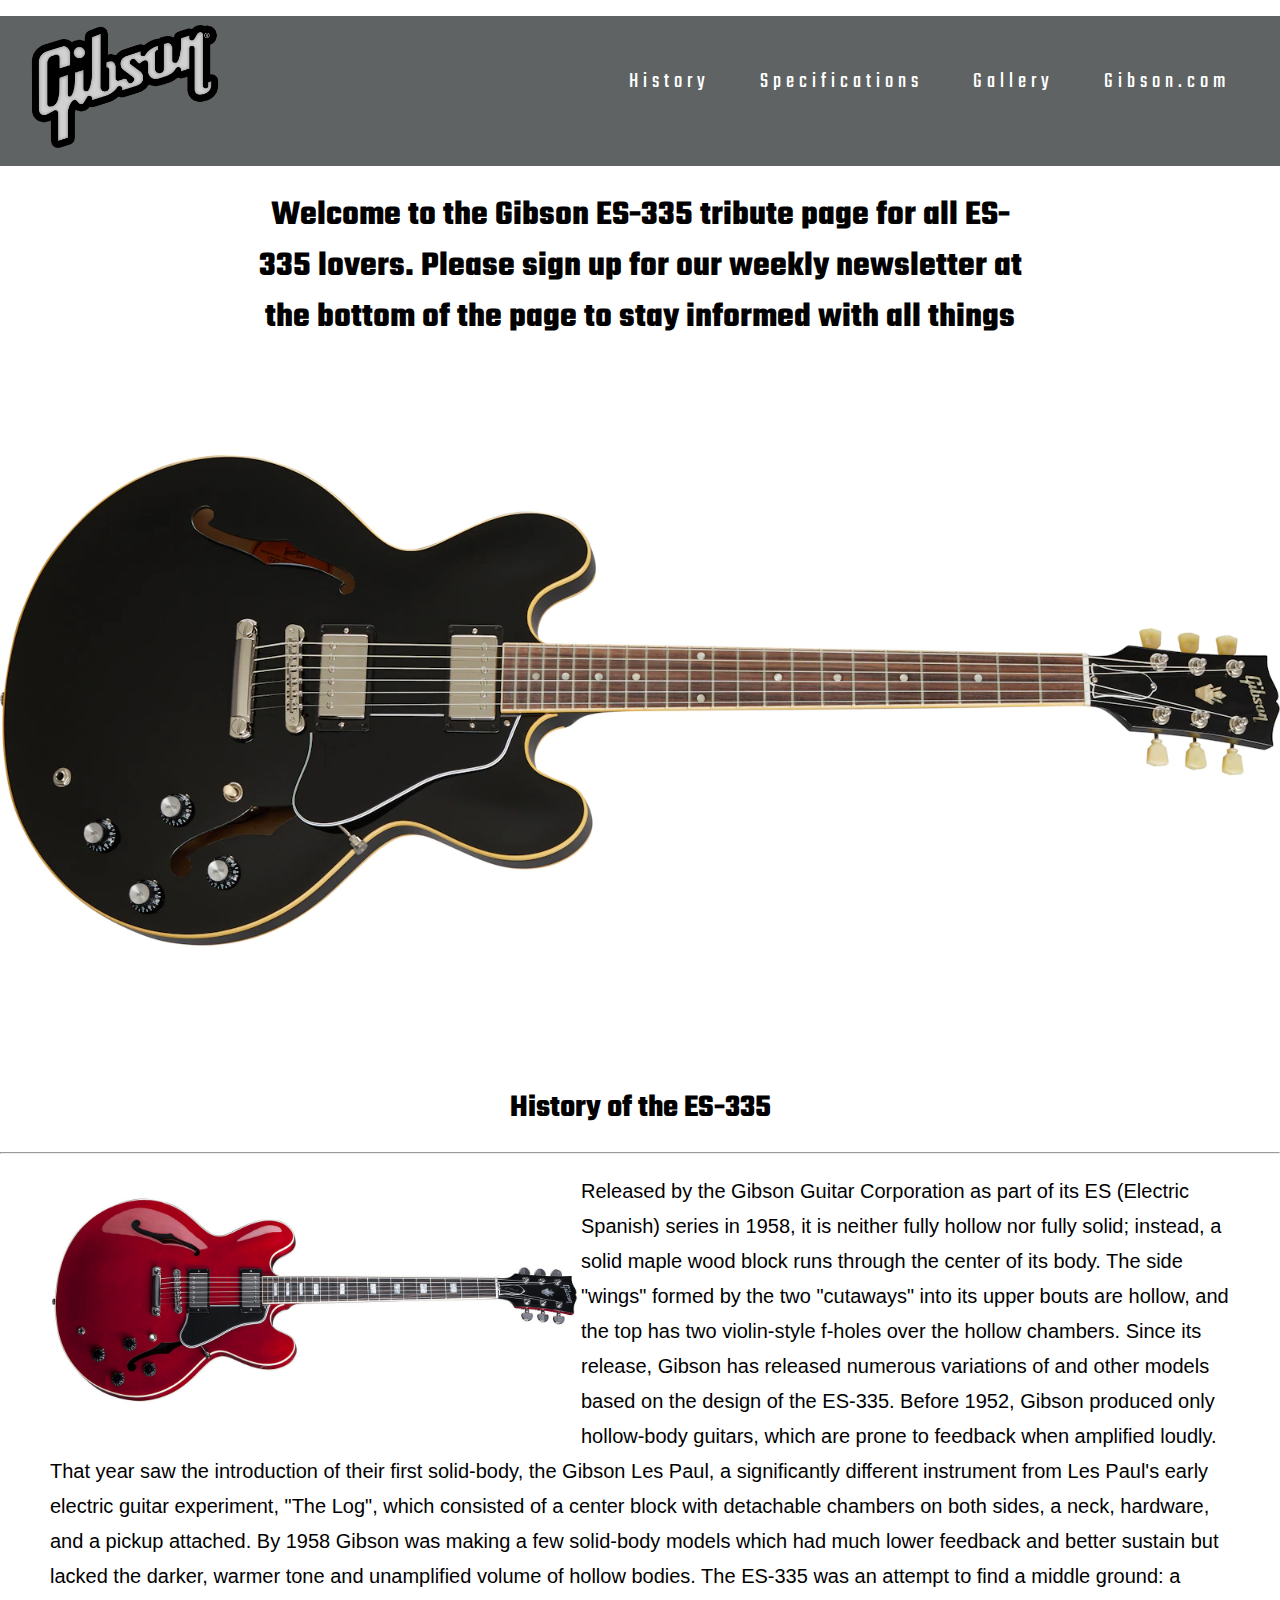
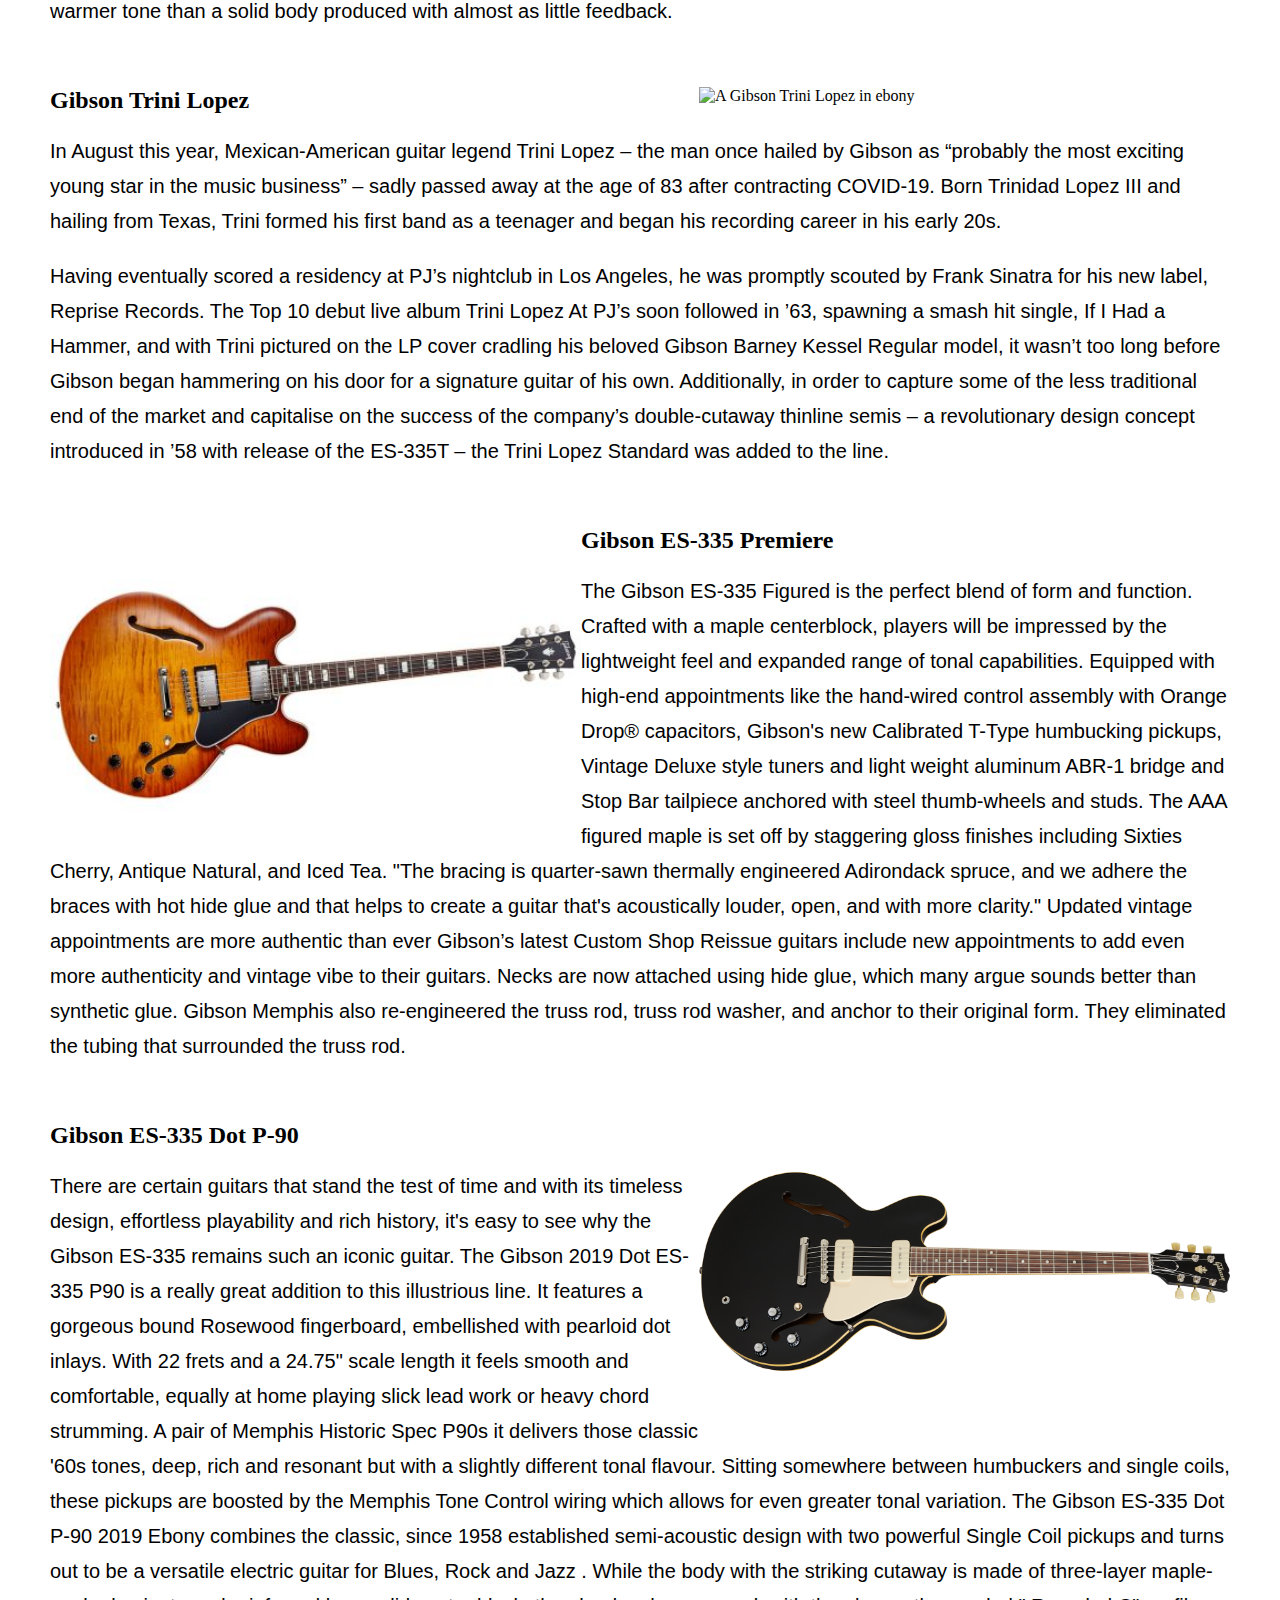
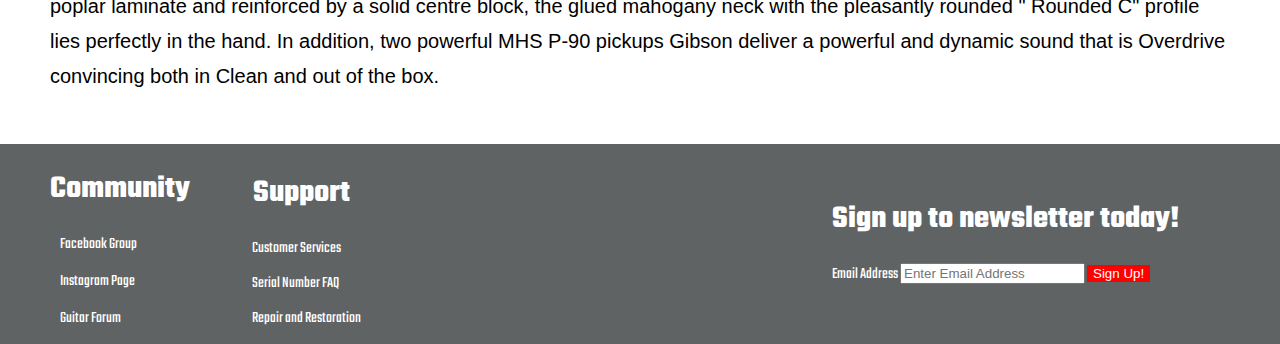
==== commit e2cca2c4: "Added hyperlinks to the footer and edited the welcome message on the home page" ====
--- a/index.html
+++ b/index.html
@@ -32,25 +32,25 @@
                     <a href="specs.html" class="specs">Specifications</a>
                 </li>
                 <li>
-                    <a href=".content" class="content">History</a>
+                    <a href="index.html" src="content">History</a>
                 </li>
             </ul>
         </nav>
     </header>
 
     <div class="main-header">
-        <h1>Gibson ES-335 Tribute Page</h1>
+        <h1>Welcome to the Gibson ES-335 tribute page for all ES-335 lovers. Please sign up for our weekly newsletter at the bottom of the page to stay informed with all things Gibson ES-335 related. Below is a brief history and information relating to different models. Enjoy! </h1>
     </div>
 
     <div class="background-image1">
-        <img src="images/cover-img.webp" alt="Red ES-335">
+        <img src="images/cover-img.webp" alt="Black Gibson ES-335">
     </div>
    
     <div class="content">
         <h1 class="history-header">History of the ES-335</h1>
         <hr>
         <article class="history-left">
-            <img src="images/cover-history1.jpeg" alt="Red gibson ES-335">
+            <img src="images/cover-history1.jpeg" alt="Red Gibson ES-335">
 
             <p> Released by the Gibson Guitar Corporation as part of its ES (Electric Spanish) series in 1958, it is neither fully hollow nor fully solid; instead, a solid maple wood block runs through the center of its body. 
                 The side "wings" formed by the two "cutaways" into its upper bouts are hollow, and the top has two violin-style f-holes over the hollow chambers. Since its release, Gibson has released numerous variations of and other models based on the design of the ES-335. 
@@ -99,15 +99,15 @@
     <div class="footer"> 
         <div class="community">  
           <h1>Community</h1>
-            <a href="#">Facebook Group</a>
-           <a href="#">Instagram Page</a>
-          <a href="#">Guitar Forum</a>
+            <a href="https://www.facebook.com/groups/1583584795240598/" target="_blank">Facebook Group</a>
+           <a href="https://www.instagram.com/explore/tags/es335/?hl=en" target="_blank">Instagram Page</a>
+          <a href="https://forum.gibson.com/forum/155-gibson-es/" target="_blank">Guitar Forum</a>
         </div>
         <div class="support">
              <h1>Support</h1>
-             <a href="#">Customer Services</a>
-              <a href="#">Serial Number FAQ</a>
-              <a href="#">Repair and Restoration</a>
+             <a href="https://www.gibson.com/en-US/Support/Customer-Service" target="_blank">Customer Services</a>
+              <a href="https://www.gibson.com/en-US/Support/Serial-Number-Search" target="_blank">Serial Number FAQ</a>
+              <a href="https://www.gibson.com/en-US/Support/Virtual-Repair-And-Restoration" target="_blank">Repair and Restoration</a>
         </div>
         <div class="sign-up">
         <h1>Sign up to newsletter today!</h1>
--- a/css/styles.css
+++ b/css/styles.css
@@ -20,6 +20,7 @@
 .header {
   height: 150px;
   background-color: rgb(96, 99, 100);
+  border-bottom: 3px;
 }
 
 #logo img{
@@ -40,15 +41,15 @@
 
 .main-header h1 {
   text-align: center;
+  width: 60%;
+  margin-left: auto;
+  margin-right: auto;
 }
 .main-header {
-  height: 50px;
-  width: auto;
-  font-size: 120%;
+  height: 120px;
+  font-size: 110%;
   margin-bottom: 30px;
   color: rgb(0, 0, 0);
-  font-family: 'Lato', sans-serif;
-  font-family: 'Oswald', sans-serif;
   font-family: 'Source Sans Pro', sans-serif;
   font-family: 'Teko', sans-serif;
 }
@@ -89,8 +90,6 @@
 .history-header {
   text-align: center;
   font-size: 200%;
-  font-family: 'Lato', sans-serif;
-  font-family: 'Oswald', sans-serif;
   font-family: 'Source Sans Pro', sans-serif;
   font-family: 'Teko', sans-serif;
 }
@@ -130,6 +129,8 @@
 
 .specs {
   width:60%;
+  margin-left: auto;
+  margin-right: auto;
 }
 
 .even {
@@ -140,11 +141,11 @@
   font-family: Arial, Helvetica, sans-serif;
   border-bottom: 1px solid black;
   width: 60%;
-  /* clear: both; */
   column-count: 2;
 }
 
 th {
+  line-height: 35px;
   margin-bottom: 20px;
   border-bottom: 1px solid black;
 }
@@ -192,6 +193,7 @@
   height:200px;
   background-color: rgba(81, 87, 90, 0.616);
   box-sizing: border-box;
+  margin-top:50px
 }
 
 .footer {
@@ -200,8 +202,6 @@
   background-color: rgb(96, 99, 100);
   color: #fff;
   margin: 0 auto;
-  font-family: 'Lato', sans-serif;
-  font-family: 'Oswald', sans-serif;
   font-family: 'Source Sans Pro', sans-serif;
   font-family: 'Teko', sans-serif;
 }
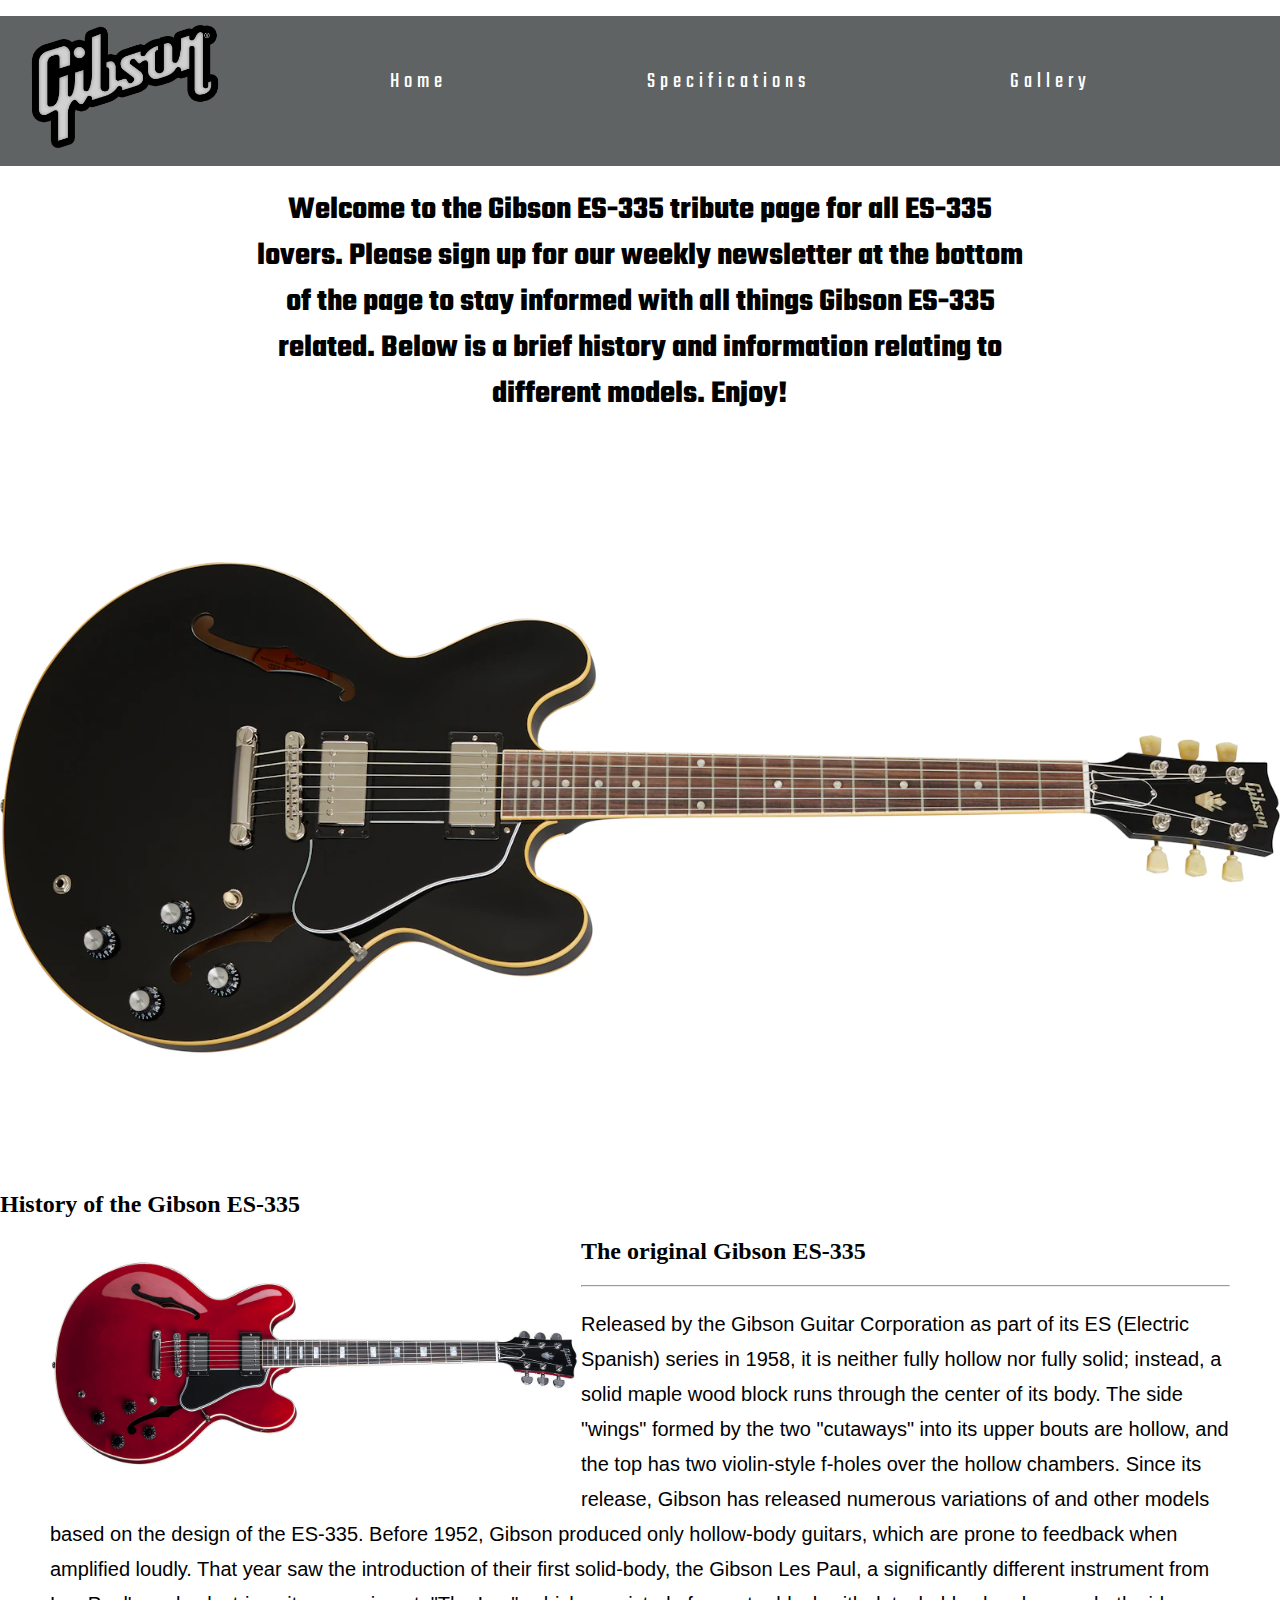
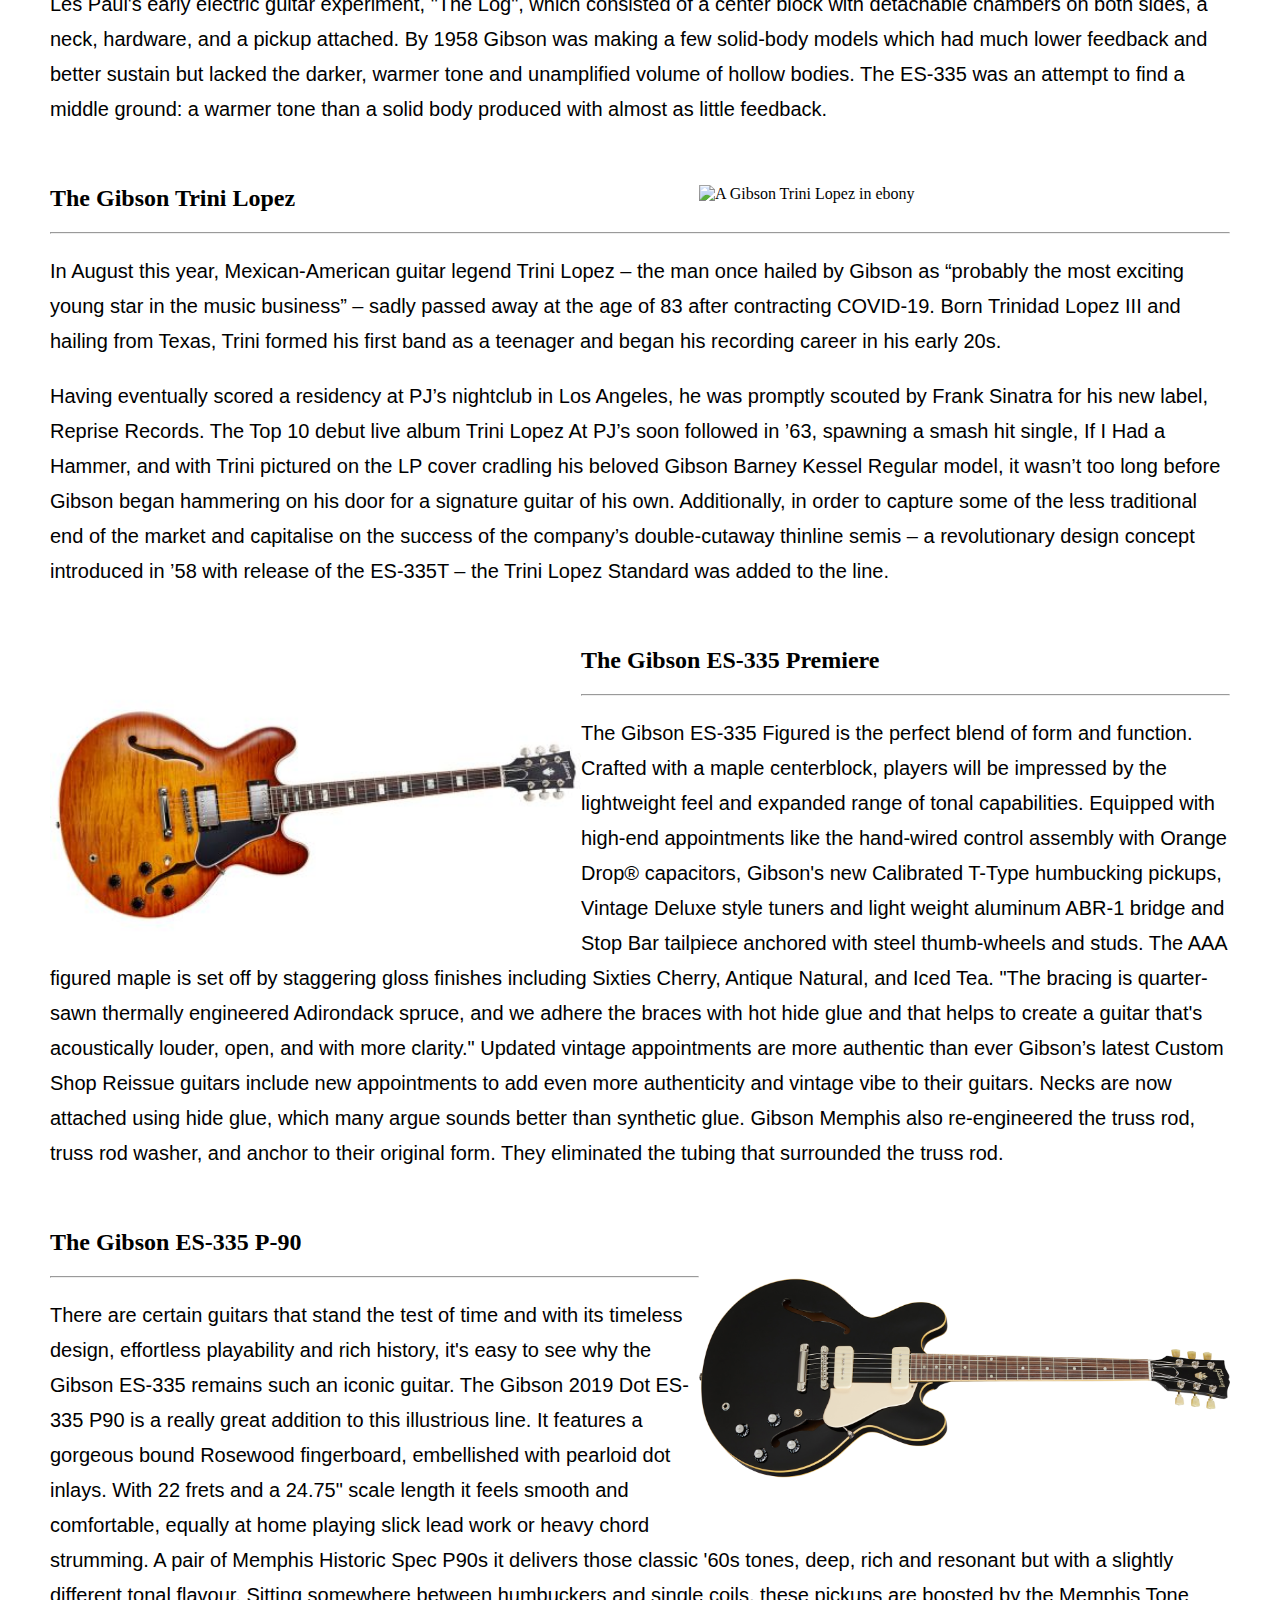
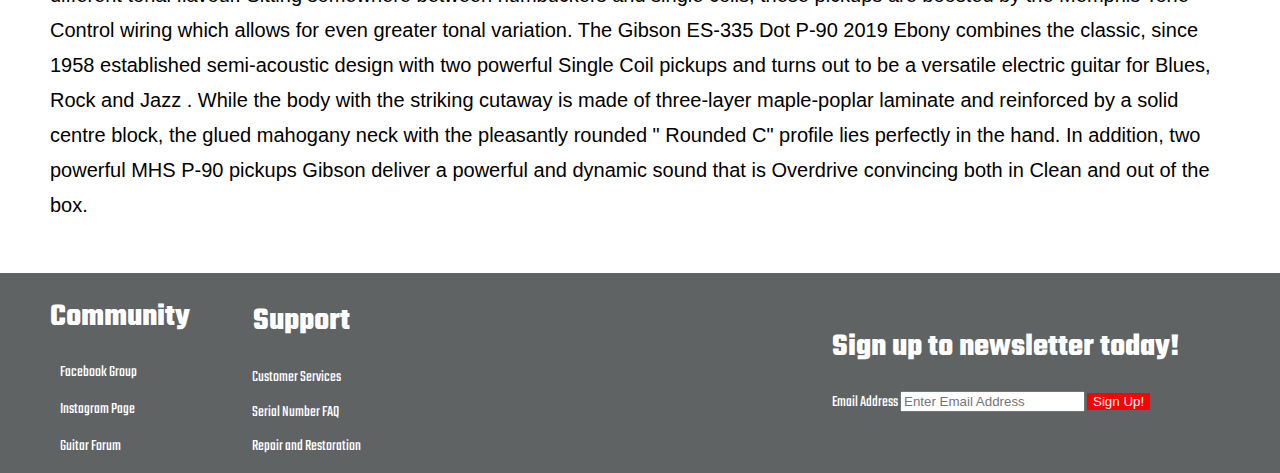
==== commit c12b015d: "changing scc in header to allow for media queries" ====
--- a/index.html
+++ b/index.html
@@ -23,35 +23,37 @@
         <nav>
             <ul class="nav-bar">
                 <li>
-                    <a href="https://www.gibson.com/en-US/" target="_blank">Gibson.com </a>
-                </li>
-                <li>
-                    <a href="gallery.html">Gallery</a>
+                    <a href="index.html">Home</a>
                 </li>
                 <li>
                     <a href="specs.html" class="specs">Specifications</a>
                 </li>
                 <li>
-                    <a href="index.html" src="content">History</a>
+                    <a href="gallery.html">Gallery</a>
                 </li>
+                <!-- <li>
+                    <a href="https://www.gibson.com/en-US/" target="_blank">Gibson.com </a>
+                </li> -->
             </ul>
         </nav>
     </header>
 
-    <div class="main-header">
+    <div class="main-header-home">
         <h1>Welcome to the Gibson ES-335 tribute page for all ES-335 lovers. Please sign up for our weekly newsletter at the bottom of the page to stay informed with all things Gibson ES-335 related. Below is a brief history and information relating to different models. Enjoy! </h1>
     </div>
 
-    <div class="background-image1">
-        <img src="images/cover-img.webp" alt="Black Gibson ES-335">
+    <div class="main-image">
+        <img src="images/cover-img.webp" alt="Black ES-335">
     </div>
    
-    <div class="content">
-        <h1 class="history-header">History of the ES-335</h1>
-        <hr>
+    <section class="content">
+        <h2>History of the Gibson ES-335</h2>
         <article class="history-left">
             <img src="images/cover-history1.jpeg" alt="Red Gibson ES-335">
-
+            <h2>
+                The original Gibson ES-335
+            </h2>
+            <hr>
             <p> Released by the Gibson Guitar Corporation as part of its ES (Electric Spanish) series in 1958, it is neither fully hollow nor fully solid; instead, a solid maple wood block runs through the center of its body. 
                 The side "wings" formed by the two "cutaways" into its upper bouts are hollow, and the top has two violin-style f-holes over the hollow chambers. Since its release, Gibson has released numerous variations of and other models based on the design of the ES-335. 
                 Before 1952, Gibson produced only hollow-body guitars, which are prone to feedback when amplified loudly.
@@ -63,7 +65,10 @@
         <br>
         <article class="history-right">
             <img src="images/trini-lopez-2.png" alt="A Gibson Trini Lopez in ebony">
-            <h2>Gibson Trini Lopez</h2>
+            <h2>
+                The Gibson Trini Lopez
+            </h2>
+            <hr>
             <p>
                 In August this year, Mexican-American guitar legend Trini Lopez – the man once hailed by Gibson as “probably the most exciting young star in the music business” – sadly passed away at the age of 83 after contracting COVID-19.
                 Born Trinidad Lopez III and hailing from Texas, Trini formed his first band as a teenager and began his recording career in his early 20s.
@@ -76,7 +81,10 @@
         <br>
         <article class="history-left">
             <img src="images/history-3.jpeg" alt="figured maple-top ES-335">
-            <h2>Gibson ES-335 Premiere</h2>
+            <h2>
+                The Gibson ES-335 Premiere
+            </h2>
+            <hr>
             <p>
                 The Gibson ES-335 Figured is the perfect blend of form and function. Crafted with a maple centerblock, players will be impressed by the lightweight feel and expanded range of tonal capabilities. Equipped with high-end appointments like the hand-wired control assembly with Orange Drop® capacitors, Gibson's new Calibrated T-Type humbucking pickups, Vintage Deluxe style tuners and light weight aluminum ABR-1 bridge and Stop Bar tailpiece anchored with steel thumb-wheels and studs. The AAA figured maple is set off by staggering gloss finishes including Sixties Cherry, Antique Natural, and Iced Tea.
                 "The bracing is quarter-sawn thermally engineered Adirondack spruce, and we adhere the braces with hot hide glue and that helps to create a guitar that's acoustically louder, open, and with more clarity."
@@ -86,14 +94,17 @@
         <br>
         <article class="history-right">
             <img src="images/history-4.png" alt="black ES-335 with P90s">
-            <h2>Gibson ES-335 Dot P-90</h2>
+            <h2>
+                The Gibson ES-335 P-90
+            </h2>
+            <hr>
             <p>
                 There are certain guitars that stand the test of time and with its timeless design, effortless playability and rich history, it's easy to see why the Gibson ES-335 remains such an iconic guitar. The Gibson 2019 Dot ES-335 P90 is a really great addition to this illustrious line. It features a gorgeous bound Rosewood fingerboard, embellished with pearloid dot inlays. With 22 frets and a 24.75" scale length it feels smooth and comfortable, equally at home playing slick lead work or heavy chord strumming.
                 A pair of Memphis Historic Spec P90s it delivers those classic '60s tones, deep, rich and resonant but with a slightly different tonal flavour. Sitting somewhere between humbuckers and single coils, these pickups are boosted by the Memphis Tone Control wiring which allows for even greater tonal variation.
                 The Gibson ES-335 Dot P-90 2019 Ebony combines the classic, since 1958 established semi-acoustic design with two powerful Single Coil pickups and turns out to be a versatile electric guitar for Blues, Rock and Jazz . While the body with the striking cutaway is made of three-layer maple-poplar laminate and reinforced by a solid centre block, the glued mahogany neck with the pleasantly rounded " Rounded C" profile lies perfectly in the hand. In addition, two powerful MHS P-90 pickups Gibson deliver a powerful and dynamic sound that is Overdrive convincing both in Clean and out of the box.
             </p>
         </article>
-    </div>
+    </section>
     
    <footer class="footer-container">
     <div class="footer"> 
--- a/css/styles.css
+++ b/css/styles.css
@@ -30,6 +30,14 @@
   background-repeat: no-repeat;
 }
 
+/* Nav Bar */
+
+.nav-bar {
+  display:flex;
+  letter-spacing: 5px;
+}
+/* Change the link color to #111 (black) on hover */
+
 li > a {
   color: #fff;
   text-decoration: none;
@@ -39,15 +47,33 @@
   font-size: 140%;
 }
 
-.main-header h1 {
-  text-align: center;
-  width: 60%;
-  margin-left: auto;
-  margin-right: auto;
-}
+li a:hover {
+  color: #111;
+  
+}
+
+.nav-bar li {
+  margin-left:100px;
+  list-style-type: none;
+  margin-top: 50px;
+  margin-right: 100px;
+  text-align: right;
+}
+
+/* main header */
 .main-header {
-  height: 120px;
-  font-size: 110%;
+  height:65px;
+  width:100%;
+  text-align: center;
+  font-family: 'Source Sans Pro', sans-serif;
+  font-family: 'Teko', sans-serif;
+}
+
+.main-header-home h1 {
+  margin-left:20%;
+  max-width: 60%;
+  text-align: center;
+  font-size: 200%;
   margin-bottom: 30px;
   color: rgb(0, 0, 0);
   font-family: 'Source Sans Pro', sans-serif;
@@ -55,34 +81,24 @@
 }
 
 
-/* Nav Bar */
-
-.nav-bar {
- 
-  letter-spacing: 5px;
-}
-/* Change the link color to #111 (black) on hover */
-li a:hover {
-  color: #111;
-  
-}
-
-.nav-bar li {
-  float: right;
-  list-style-type: none;
-  margin-right: 50px;
-  margin-top: 50px;
-}
-
-.header {
-  border-bottom: 3px;
-  
-}
-
-.background-image1 img{
+/* Cover image */
+
+.main-image {
+  height:auto;
+  width:100%;
+}
+.main-image img {
   height: auto;
+  width:100%;
+  repeat: no-repeat;
+}
+
+.content h1 {
   width: 100%;
-  background-repeat: no-repeat;
+  font-family: 'Source Sans Pro', sans-serif;
+  font-family: 'Teko', sans-serif;
+  text-align: center;
+  font-size: 200%;
 }
 
 /* History */
@@ -191,9 +207,13 @@
 
 .footer-container {
   height:200px;
-  background-color: rgba(81, 87, 90, 0.616);
+  background-color: rgb(96, 99, 100);
   box-sizing: border-box;
   margin-top:50px
+}
+
+.footer-container a:hover {
+  color: #111; 
 }
 
 .footer {
@@ -235,4 +255,187 @@
   text-align: center;
   text-decoration: none;
   display: inline-block;
+  cursor: pointer;
+}
+
+/* Media Queries */
+
+/* For larger to medium screens  */
+
+@media screen and (max-width:1150px) {
+  body, html {
+    height:auto; 
+    margin: 0 auto;
+  } 
+  
+  
+  body {
+    background-color: #fff;
+    min-height: 100%;
+    }
+  
+    p {
+      font-size: 125%;
+      font-family: Arial, Helvetica, sans-serif;
+     }
+
+     .nav-bar {
+      flex-direction: column;
+    }
+
+    .nav-bar > a {
+      display: flex;
+      background-color:black;
+    }
+
+    .header {
+      height: 300px;
+      width: 100%;
+    }
+
+    .main-header-home {
+      height: 200px;
+      width: 100%;
+      text-align: center;
+    }
+    .main-header-home h1 {
+      width: 80%;
+      text-align: center;
+      font-size: 170%;
+      height:200px;
+    
+    }
+
+    .gallery {
+      column-count: 2;
+    }
+}
+
+/* For medium size screens */
+
+@media screen and (max-width:950px) {
+  .header {
+    height: 300px;
+    width: 100%;
+  }
+
+  .nav-bar {
+    flex-direction: column;
+  }
+
+  .history-left img {
+    height: 50%;
+    width: 100%;
+    float: left;
+  }
+  
+  .history-right img {
+    height: 50%;
+    width: 100%;
+    float: right;
+  }
+
+  .specs {
+    width:80%;
+    margin-left: auto;
+    margin-right: auto;
+  }
+}
+
+/* For small to medium size screens */
+
+@media screen and (max-width: 800px) {
+
+  .header {
+    height: 300px;
+    width: 100%;
+  }
+  .nav-bar {
+     flex-direction: column;
+  }
+  
+  .nav-bar li {
+    display: block;
+  }
+
+  .main-header-home {
+    height: 300px;
+    width: 100%
+  }
+
+  .main-header-home h1 {
+    width: 80%;
+    text-align: center;
+    font-size: 170%;
+    height:300px;
+    position :absolute;
+  }
+
+  .history-left img {
+    height: 50%;
+    width: 100%;
+    float: left;
+  }
+  
+  .history-right img {
+    height: 50%;
+    width: 100%;
+    float: right;
+  }
+
+  .gallery {
+    column-count: 1;
+  }
+
+  .footer-container {
+    height: 450px;
+    text-align: center;
+    margin-left: 0 auto;
+    margin-right: 0 auto;
+  }
+
+  .sign-up {
+    display: inline;
+  }
+  .support .community {
+    text-align: center;
+    margin-left: 0 auto;
+    margin-right: 0 auto;
+  }
+
+  .specs {
+    width:100%;
+    margin-left: auto;
+    margin-right: auto;
+  }
+}
+/* For mobile phones */
+@media screen and (max-width: 400px) {
+  .main-header-home {
+    height: 700px;
+    width: 100%
+  }
+
+  .main-header-home h1 {
+    width: 80%;
+    text-align: center;
+    font-size: 170%;
+    height:500px;
+    position :absolute;
+  }
+
+  .specs {
+    width:100%;
+    margin-left: auto;
+    margin-right: auto;
+  }
+  .support .community {
+    text-align: center;
+    margin-left: auto;
+    margin-right: auto;    
+  }
+  
+  .nav-bar {
+    flex-direction: column;
+  }
 }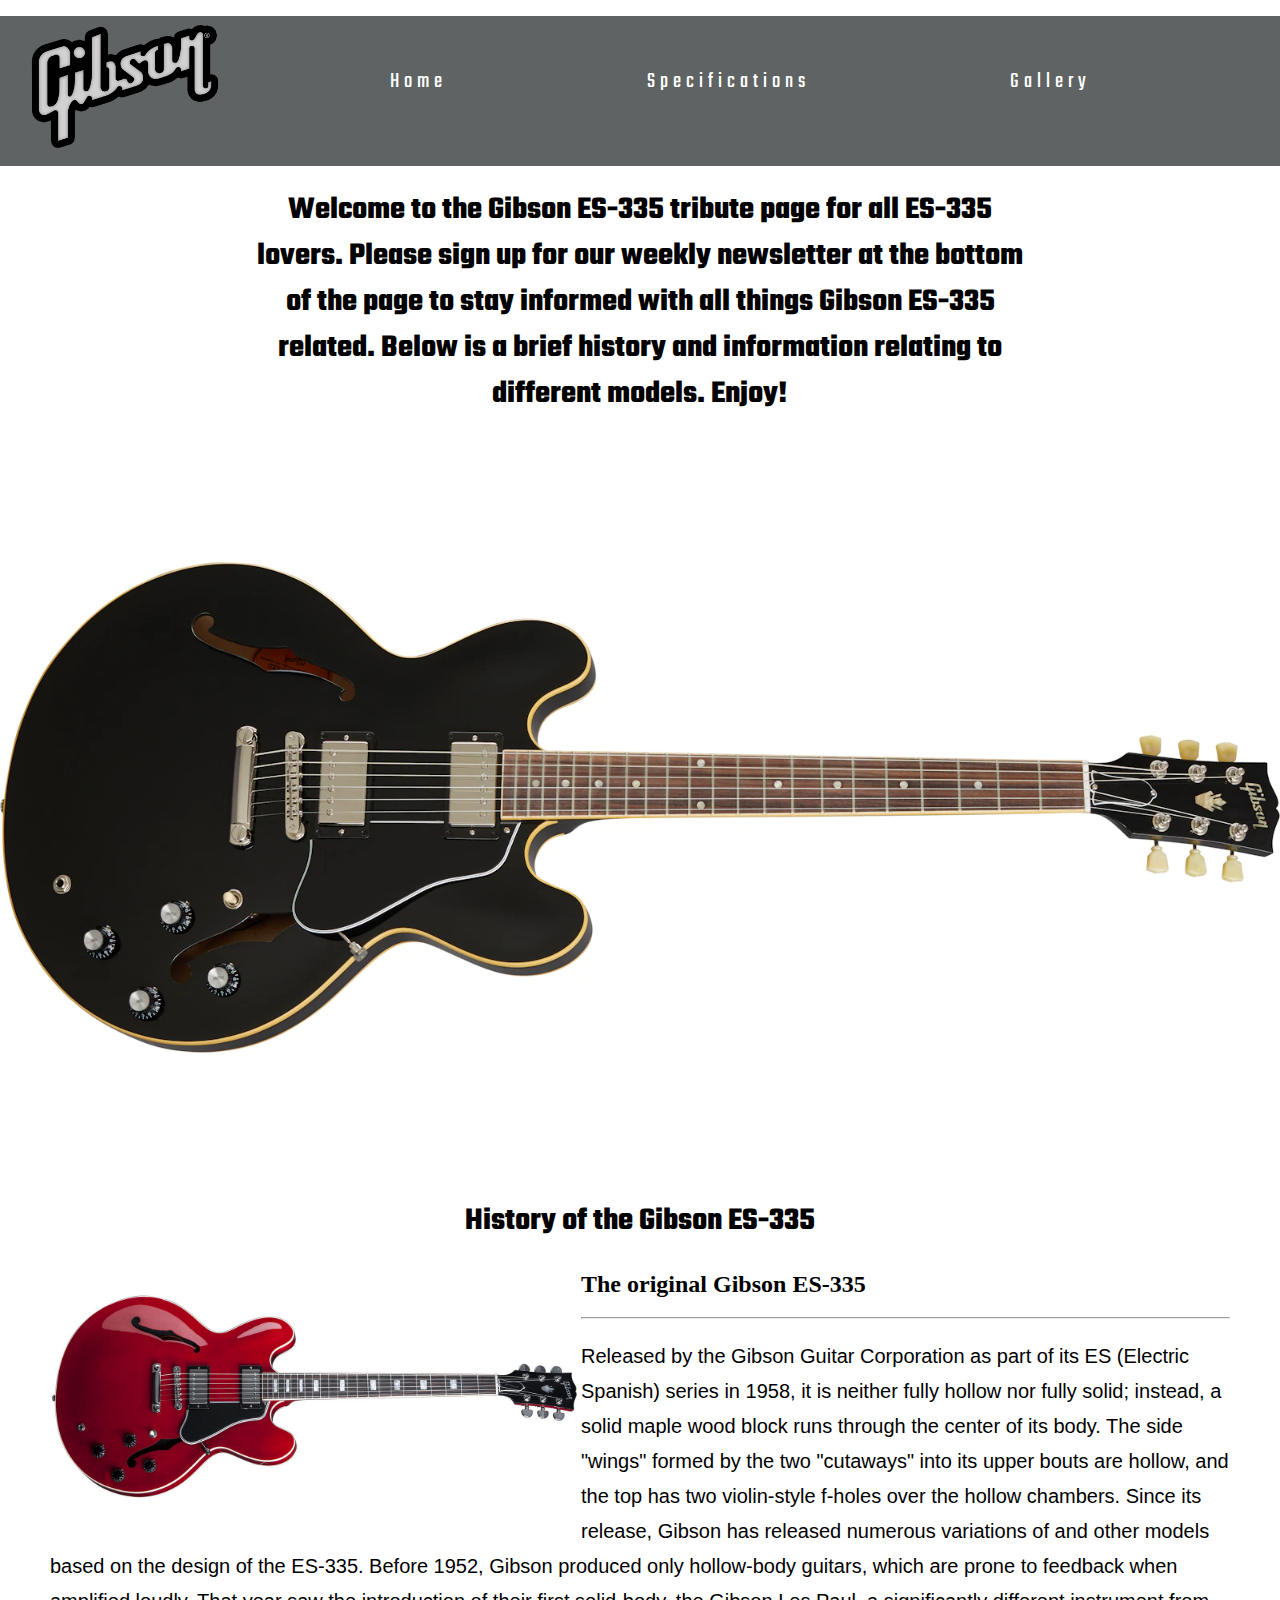
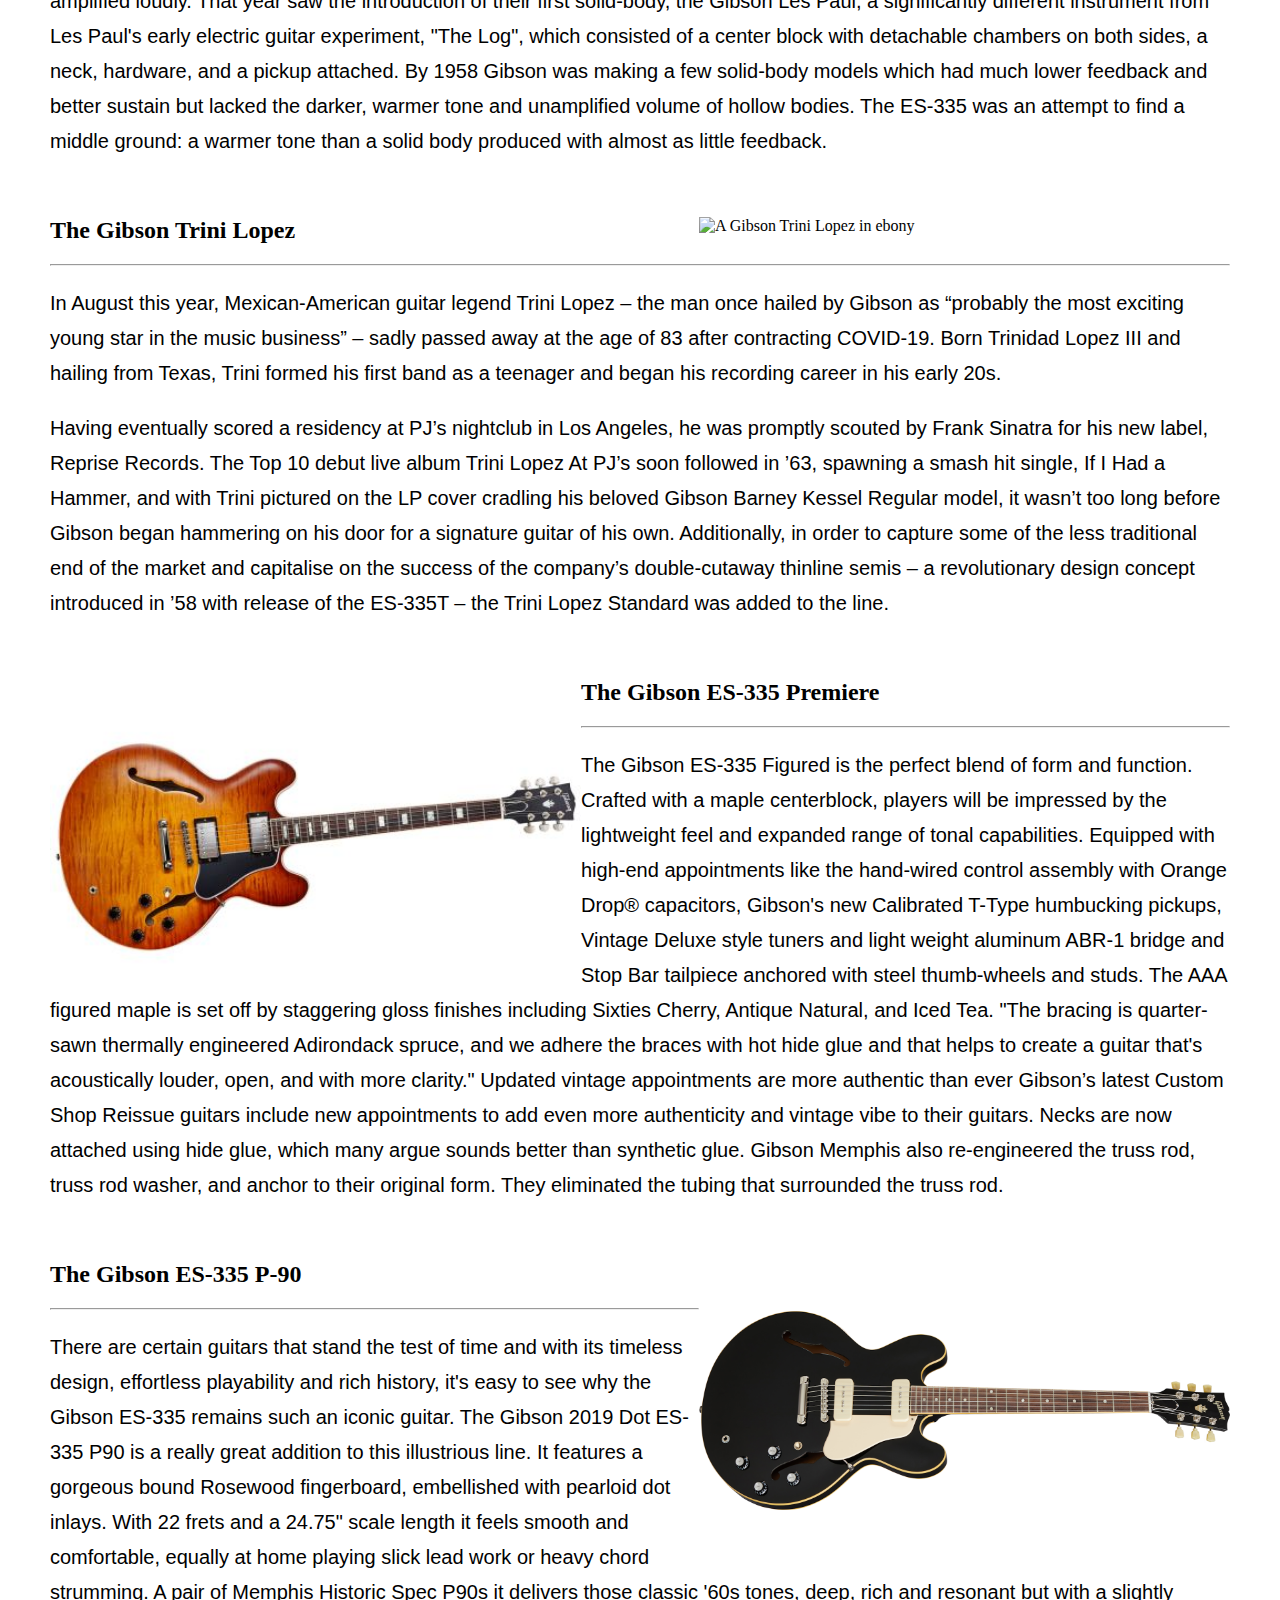
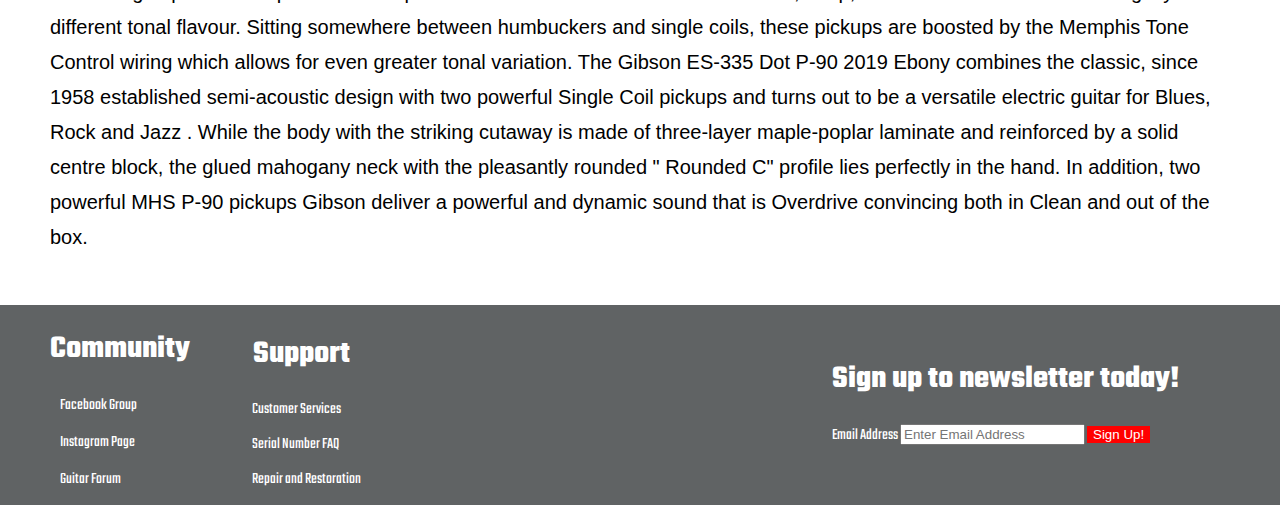
==== commit 2e708e50: "changed history header" ====
--- a/index.html
+++ b/index.html
@@ -13,12 +13,16 @@
     <title>Gibson ES-335 Tribute Page</title>
 </head>
 <body>
+
+    <!-- Header and Logo -->
+
     <header class="header">
         
         <div id="logo">
              <a href="index.html"><img src="images/Gibson-logo.png" alt="GIbson logo"></a>
         </div>
        
+        <!-- Nav-Bar -->
 
         <nav>
             <ul class="nav-bar">
@@ -38,16 +42,22 @@
         </nav>
     </header>
 
+    <!-- Main Header -->
+
     <div class="main-header-home">
         <h1>Welcome to the Gibson ES-335 tribute page for all ES-335 lovers. Please sign up for our weekly newsletter at the bottom of the page to stay informed with all things Gibson ES-335 related. Below is a brief history and information relating to different models. Enjoy! </h1>
     </div>
+
+    <!-- Cover Image -->
 
     <div class="main-image">
         <img src="images/cover-img.webp" alt="Black ES-335">
     </div>
    
+    <!-- History -->
+
     <section class="content">
-        <h2>History of the Gibson ES-335</h2>
+        <h2 class="history-header">History of the Gibson ES-335</h2>
         <article class="history-left">
             <img src="images/cover-history1.jpeg" alt="Red Gibson ES-335">
             <h2>
@@ -106,6 +116,8 @@
         </article>
     </section>
     
+    <!-- Footer -->
+
    <footer class="footer-container">
     <div class="footer"> 
         <div class="community">  
--- a/css/styles.css
+++ b/css/styles.css
@@ -15,7 +15,7 @@
     font-family: Arial, Helvetica, sans-serif;
    }
 
-/* Headings and logo */
+/* Header and Logo */
 
 .header {
   height: 150px;
@@ -30,13 +30,12 @@
   background-repeat: no-repeat;
 }
 
-/* Nav Bar */
+/* Nav-Bar */
 
 .nav-bar {
   display:flex;
   letter-spacing: 5px;
 }
-/* Change the link color to #111 (black) on hover */
 
 li > a {
   color: #fff;
@@ -60,7 +59,8 @@
   text-align: right;
 }
 
-/* main header */
+/* Main Header */
+
 .main-header {
   height:65px;
   width:100%;
@@ -81,7 +81,7 @@
 }
 
 
-/* Cover image */
+/* Cover Image */
 
 .main-image {
   height:auto;
@@ -90,8 +90,9 @@
 .main-image img {
   height: auto;
   width:100%;
-  repeat: no-repeat;
-}
+}
+
+/* History */
 
 .content h1 {
   width: 100%;
@@ -100,8 +101,6 @@
   text-align: center;
   font-size: 200%;
 }
-
-/* History */
 
 .history-header {
   text-align: center;
@@ -133,7 +132,6 @@
 
 .content p {
   line-height: 35px;
-}
 }
 
 /* specs */
@@ -201,7 +199,6 @@
 .gallery > img {
   width: 100%;
 }
-
 
 /* Footer */
 
@@ -410,6 +407,7 @@
   }
 }
 /* For mobile phones */
+
 @media screen and (max-width: 400px) {
   .main-header-home {
     height: 700px;
